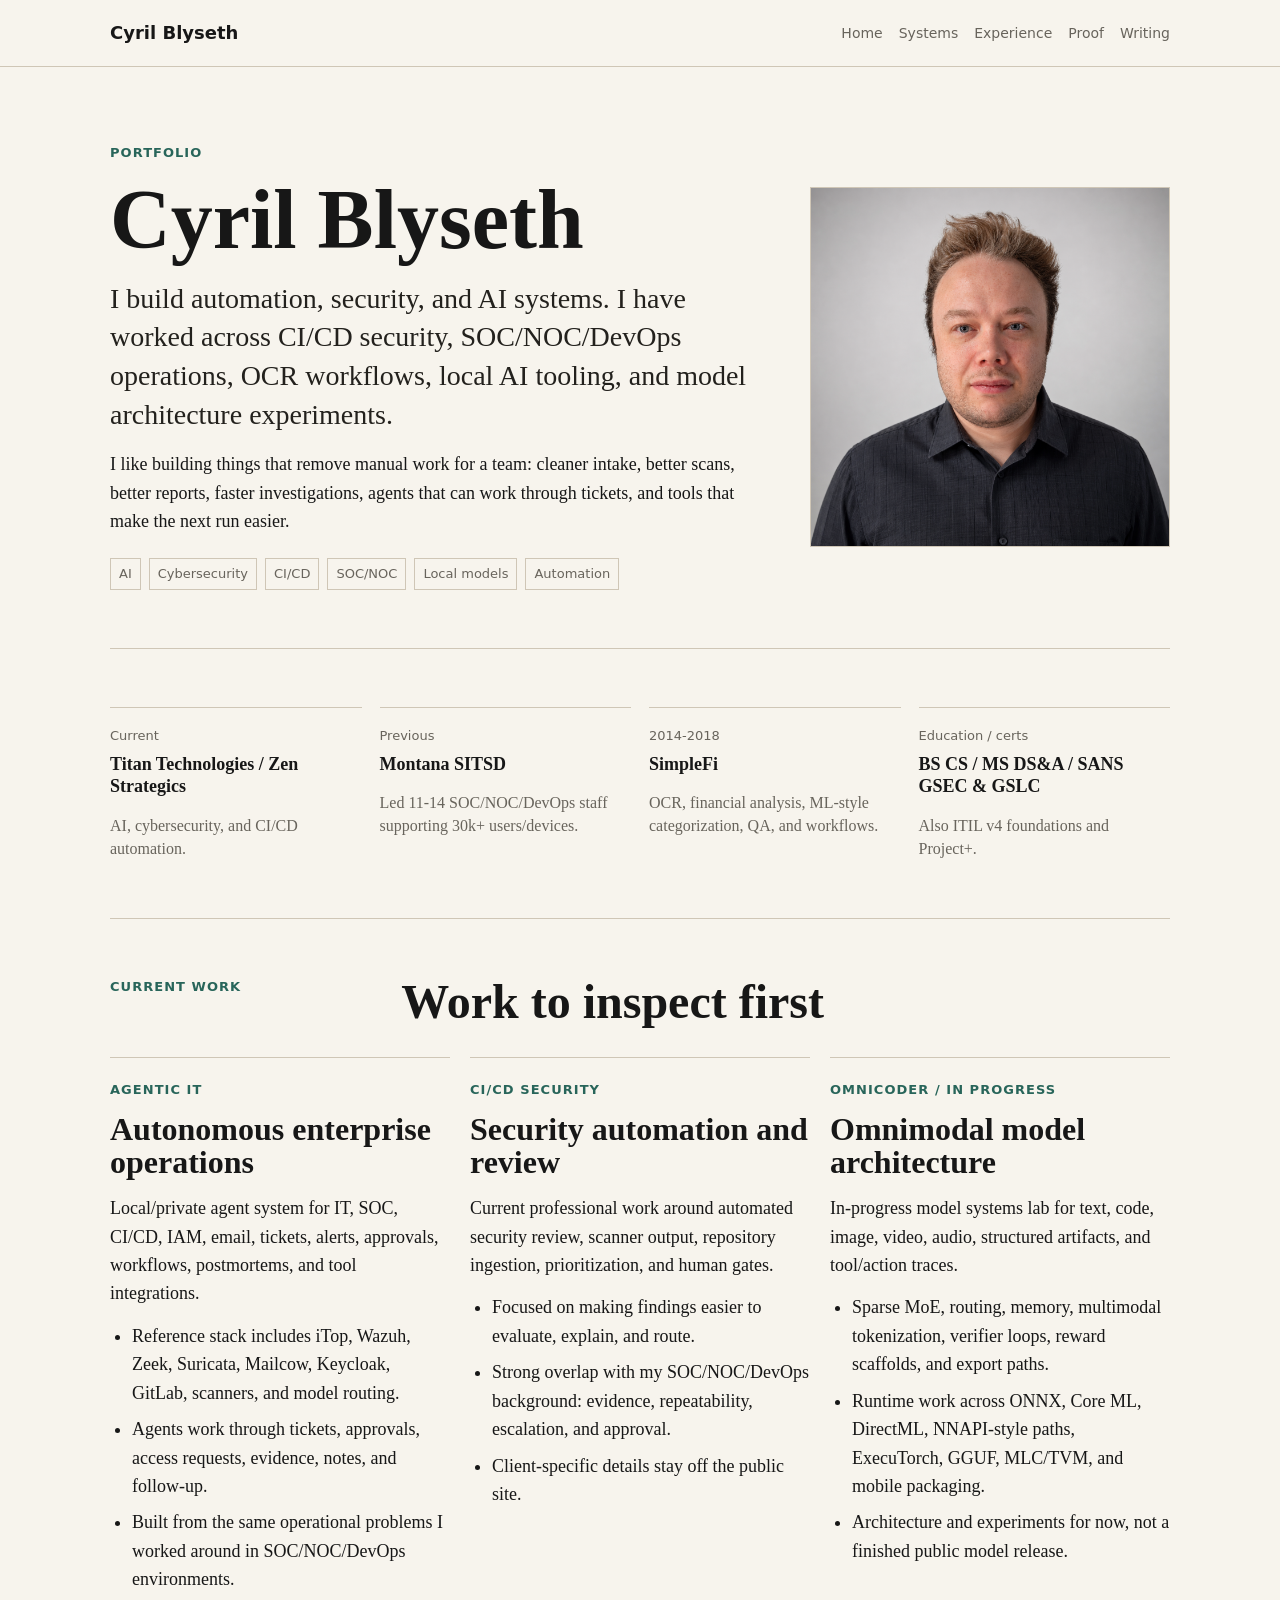
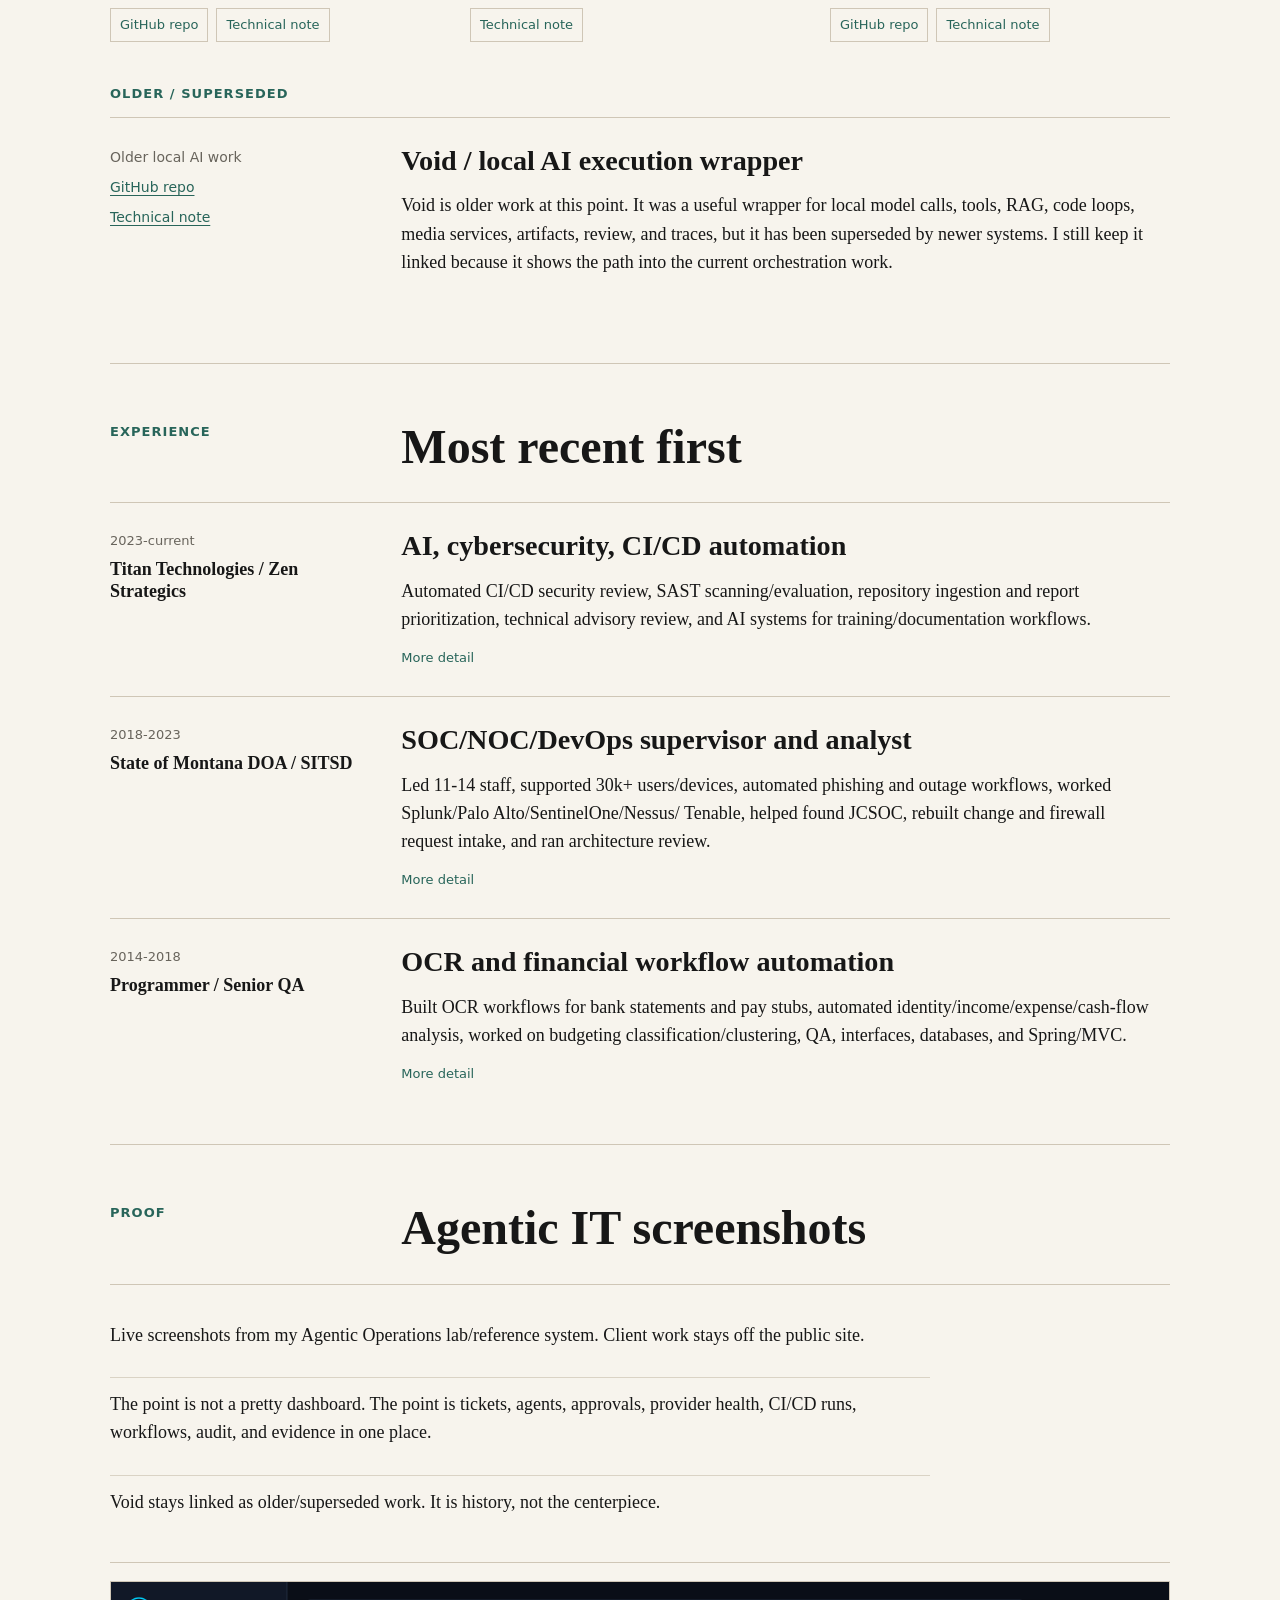
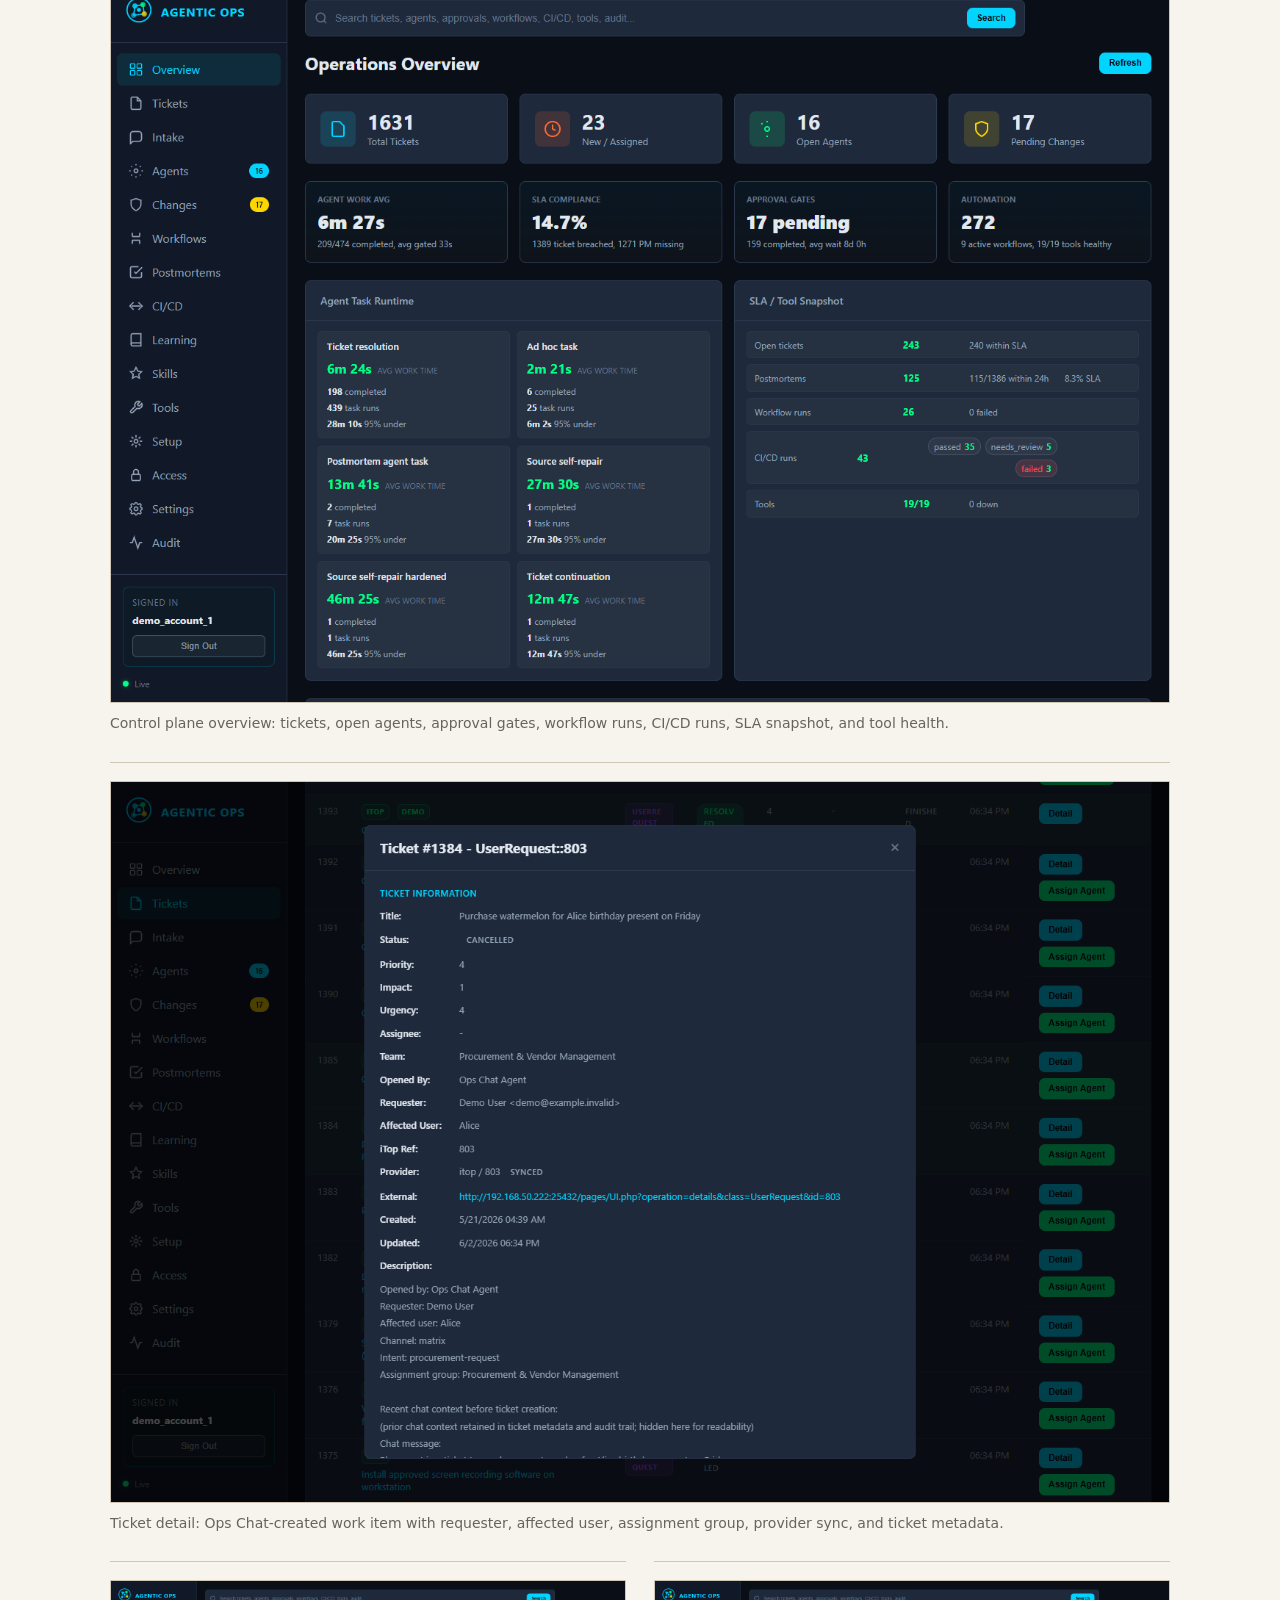
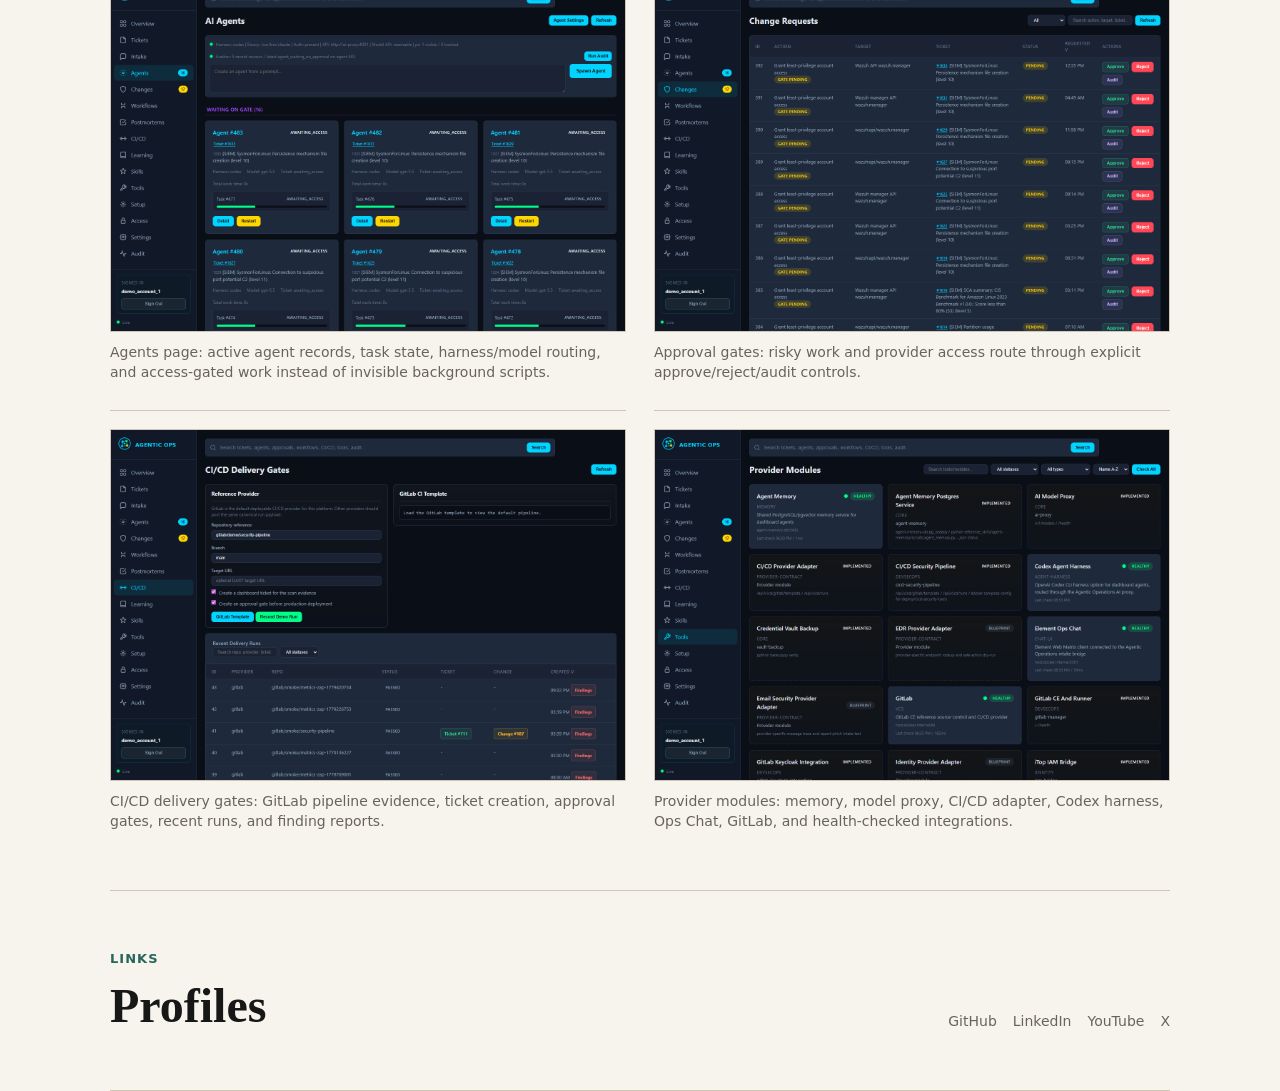
==== index.html @ 3866cefa "Add experience detail pages" ====
<!DOCTYPE html>
<html lang="en">
<head>
  <meta charset="UTF-8">
  <meta name="viewport" content="width=device-width, initial-scale=1.0">
  <title>Cyril Blyseth | Portfolio</title>
  <meta name="description" content="Cyril Blyseth portfolio: AI, cybersecurity automation, CI/CD security, SOC/NOC operations, local AI tools, and model systems.">
  <meta name="robots" content="index, follow, max-image-preview:large">
  <meta name="theme-color" content="#f7f4ed">
  <link rel="icon" href="favicon.svg" type="image/svg+xml">
  <link rel="stylesheet" href="styles.css">
</head>
<body>
  <header class="site-header">
    <div class="wrap nav">
      <a class="brand" href="./">Cyril Blyseth</a>
      <nav class="nav-links" aria-label="Primary navigation">
        <a href="./">Home</a>
        <a href="#systems">Systems</a>
        <a href="#experience">Experience</a>
        <a href="#proof">Proof</a>
        <a href="blog/">Writing</a>
      </nav>
    </div>
  </header>

  <main>
    <section class="wrap alt-hero">
      <div class="alt-hero-copy">
        <p class="eyebrow">Portfolio</p>
        <h1>Cyril Blyseth</h1>
        <p class="lead">
          I build automation, security, and AI systems. I have worked across
          CI/CD security, SOC/NOC/DevOps operations, OCR workflows, local AI
          tooling, and model architecture experiments.
        </p>
        <p>
          I like building things that remove manual work for a team: cleaner
          intake, better scans, better reports, faster investigations, agents
          that can work through tickets, and tools that make the next run easier.
        </p>
        <div class="tag-row" aria-label="Focus areas">
          <span>AI</span>
          <span>Cybersecurity</span>
          <span>CI/CD</span>
          <span>SOC/NOC</span>
          <span>Local models</span>
          <span>Automation</span>
        </div>
      </div>
      <figure class="profile-figure">
        <img src="assets/profile-pic.png" alt="Cyril Blyseth">
      </figure>
    </section>

    <section class="wrap section alt-stats" aria-label="Stats">
      <article>
        <span>Current</span>
        <strong>Titan Technologies / Zen Strategics</strong>
        <p>AI, cybersecurity, and CI/CD automation.</p>
      </article>
      <article>
        <span>Previous</span>
        <strong>Montana SITSD</strong>
        <p>Led 11-14 SOC/NOC/DevOps staff supporting 30k+ users/devices.</p>
      </article>
      <article>
        <span>2014-2018</span>
        <strong>SimpleFi</strong>
        <p>OCR, financial analysis, ML-style categorization, QA, and workflows.</p>
      </article>
      <article>
        <span>Education / certs</span>
        <strong>BS CS / MS DS&A / SANS GSEC & GSLC</strong>
        <p>Also ITIL v4 foundations and Project+.</p>
      </article>
    </section>

    <section class="wrap section" id="systems">
      <div class="section-head">
        <p class="eyebrow">Current work</p>
        <h2>Work to inspect first</h2>
      </div>

      <div class="system-grid">
        <article class="system-card">
          <div>
            <p class="eyebrow">Agentic IT</p>
            <h3>Autonomous enterprise operations</h3>
          </div>
          <p>
            Local/private agent system for IT, SOC, CI/CD, IAM, email, tickets,
            alerts, approvals, workflows, postmortems, and tool integrations.
          </p>
          <ul>
            <li>Reference stack includes iTop, Wazuh, Zeek, Suricata, Mailcow, Keycloak, GitLab, scanners, and model routing.</li>
            <li>Agents work through tickets, approvals, access requests, evidence, notes, and follow-up.</li>
            <li>Built from the same operational problems I worked around in SOC/NOC/DevOps environments.</li>
          </ul>
          <div class="project-actions">
            <a href="https://github.com/autonomouscereal/Agentic-IT" target="_blank" rel="noreferrer">GitHub repo</a>
            <a href="blog/agentic-operations-control-plane.html">Technical note</a>
          </div>
        </article>

        <article class="system-card">
          <div>
            <p class="eyebrow">CI/CD security</p>
            <h3>Security automation and review</h3>
          </div>
          <p>
            Current professional work around automated security review, scanner
            output, repository ingestion, prioritization, and human gates.
          </p>
          <ul>
            <li>Focused on making findings easier to evaluate, explain, and route.</li>
            <li>Strong overlap with my SOC/NOC/DevOps background: evidence, repeatability, escalation, and approval.</li>
            <li>Client-specific details stay off the public site.</li>
          </ul>
          <div class="project-actions">
            <a href="blog/secure-cicd-ai-review.html">Technical note</a>
          </div>
        </article>

        <article class="system-card">
          <div>
            <p class="eyebrow">OmniCoder / in progress</p>
            <h3>Omnimodal model architecture</h3>
          </div>
          <p>
            In-progress model systems lab for text, code, image, video, audio,
            structured artifacts, and tool/action traces.
          </p>
          <ul>
            <li>Sparse MoE, routing, memory, multimodal tokenization, verifier loops, reward scaffolds, and export paths.</li>
            <li>Runtime work across ONNX, Core ML, DirectML, NNAPI-style paths, ExecuTorch, GGUF, MLC/TVM, and mobile packaging.</li>
            <li>Architecture and experiments for now, not a finished public model release.</li>
          </ul>
          <div class="project-actions">
            <a href="https://github.com/autonomouscereal/omnicoder_0.1.0" target="_blank" rel="noreferrer">GitHub repo</a>
            <a href="blog/omnicoder-model-systems-notes.html">Technical note</a>
          </div>
        </article>
      </div>

      <div class="older-work">
        <p class="eyebrow">Older / superseded</p>
        <article class="project-row">
          <div class="project-meta">
            <span>Older local AI work</span>
            <a href="https://github.com/autonomouscereal/Void-Local-LLM-Wrapper" target="_blank" rel="noreferrer">GitHub repo</a>
            <a href="blog/local-ai-that-does-real-work.html">Technical note</a>
          </div>
          <div class="project-body">
            <h3>Void / local AI execution wrapper</h3>
            <p>
              Void is older work at this point. It was a useful wrapper for local
              model calls, tools, RAG, code loops, media services, artifacts,
              review, and traces, but it has been superseded by newer systems.
              I still keep it linked because it shows the path into the current
              orchestration work.
            </p>
          </div>
        </article>
      </div>
    </section>

    <section class="wrap section" id="experience">
      <div class="section-head">
        <p class="eyebrow">Experience</p>
        <h2>Most recent first</h2>
      </div>

      <div class="resume-list compact-resume">
        <a class="resume-entry" href="blog/titan-zen-ai-cybersecurity-cicd.html">
          <div class="resume-meta">
            <span>2023-current</span>
            <strong>Titan Technologies / Zen Strategics</strong>
          </div>
          <div>
            <h3>AI, cybersecurity, CI/CD automation</h3>
            <p>
              Automated CI/CD security review, SAST scanning/evaluation,
              repository ingestion and report prioritization, technical advisory
              review, and AI systems for training/documentation workflows.
            </p>
            <span class="detail-link">More detail</span>
          </div>
        </a>

        <a class="resume-entry" href="blog/montana-sitsd-soc-noc-devops.html">
          <div class="resume-meta">
            <span>2018-2023</span>
            <strong>State of Montana DOA / SITSD</strong>
          </div>
          <div>
            <h3>SOC/NOC/DevOps supervisor and analyst</h3>
            <p>
              Led 11-14 staff, supported 30k+ users/devices, automated phishing
              and outage workflows, worked Splunk/Palo Alto/SentinelOne/Nessus/
              Tenable, helped found JCSOC, rebuilt change and firewall request
              intake, and ran architecture review.
            </p>
            <span class="detail-link">More detail</span>
          </div>
        </a>

        <a class="resume-entry" href="blog/simplefi-ocr-financial-workflows.html">
          <div class="resume-meta">
            <span>2014-2018</span>
            <strong>Programmer / Senior QA</strong>
          </div>
          <div>
            <h3>OCR and financial workflow automation</h3>
            <p>
              Built OCR workflows for bank statements and pay stubs, automated
              identity/income/expense/cash-flow analysis, worked on budgeting
              classification/clustering, QA, interfaces, databases, and Spring/MVC.
            </p>
            <span class="detail-link">More detail</span>
          </div>
        </a>
      </div>
    </section>

    <section class="wrap section" id="proof">
      <div class="section-head">
        <p class="eyebrow">Proof</p>
        <h2>Agentic IT screenshots</h2>
      </div>
      <div class="plain-list">
        <p>Live screenshots from my Agentic Operations lab/reference system. Client work stays off the public site.</p>
        <p>The point is not a pretty dashboard. The point is tickets, agents, approvals, provider health, CI/CD runs, workflows, audit, and evidence in one place.</p>
        <p>Void stays linked as older/superseded work. It is history, not the centerpiece.</p>
      </div>

      <div class="proof-gallery" aria-label="Agentic IT dashboard screenshots">
        <figure class="proof-card proof-card-wide">
          <img src="assets/proof/agentic-it-overview.png" alt="Agentic Ops overview showing tickets, open agents, approval gates, automation metrics, SLA snapshot, workflow runs, CI/CD runs, and tool health">
          <figcaption>Control plane overview: tickets, open agents, approval gates, workflow runs, CI/CD runs, SLA snapshot, and tool health.</figcaption>
        </figure>
        <figure class="proof-card proof-card-wide">
          <img src="assets/proof/agentic-it-ticket-evidence.png" alt="Agentic Ops ticket detail modal showing an Ops Chat-created ticket, requester, affected user, provider sync, assignment group, and metadata">
          <figcaption>Ticket detail: Ops Chat-created work item with requester, affected user, assignment group, provider sync, and ticket metadata.</figcaption>
        </figure>
        <figure class="proof-card">
          <img src="assets/proof/agentic-it-agents.png" alt="Agentic Ops agents page showing agents waiting on access gates, task state, harness, model, and restart/detail actions">
          <figcaption>Agents page: active agent records, task state, harness/model routing, and access-gated work instead of invisible background scripts.</figcaption>
        </figure>
        <figure class="proof-card">
          <img src="assets/proof/agentic-it-approvals.png" alt="Agentic Ops change requests page showing pending least-privilege access gates with approve reject and audit actions">
          <figcaption>Approval gates: risky work and provider access route through explicit approve/reject/audit controls.</figcaption>
        </figure>
        <figure class="proof-card">
          <img src="assets/proof/agentic-it-cicd.png" alt="Agentic Ops CI/CD delivery gates page showing GitLab template controls, dashboard ticket creation, approval gate creation, and recent delivery runs">
          <figcaption>CI/CD delivery gates: GitLab pipeline evidence, ticket creation, approval gates, recent runs, and finding reports.</figcaption>
        </figure>
        <figure class="proof-card">
          <img src="assets/proof/agentic-it-tools.png" alt="Agentic Ops provider modules page showing Agent Memory, AI Model Proxy, CI/CD provider adapter, Codex agent harness, Element Ops Chat, GitLab, and health states">
          <figcaption>Provider modules: memory, model proxy, CI/CD adapter, Codex harness, Ops Chat, GitLab, and health-checked integrations.</figcaption>
        </figure>
      </div>
    </section>

    <section class="wrap section compact" id="links">
      <div>
        <p class="eyebrow">Links</p>
        <h2>Profiles</h2>
      </div>
      <div class="link-grid" aria-label="External links">
        <a href="https://github.com/autonomouscereal" target="_blank" rel="noreferrer">GitHub</a>
        <a href="https://www.linkedin.com/in/cyril-blyseth-3b1a37158" target="_blank" rel="noreferrer">LinkedIn</a>
        <a href="https://www.youtube.com/@CyrilBlyseth" target="_blank" rel="noreferrer">YouTube</a>
        <a href="https://x.com/cyrilismyname" target="_blank" rel="noreferrer">X</a>
      </div>
    </section>
  </main>
</body>
</html>
---- styles.css ----
:root {
  --paper: #f7f4ed;
  --paper-2: #fffdf8;
  --ink: #171717;
  --muted: #68645c;
  --soft: #dfd8ca;
  --line: #cfc6b6;
  --accent: #28655a;
  --accent-2: #8a4b2c;
  --code: #23211d;
}

* {
  box-sizing: border-box;
}

html {
  scroll-behavior: smooth;
}

body {
  margin: 0;
  background: var(--paper);
  color: var(--ink);
  font-family: ui-serif, Georgia, "Times New Roman", serif;
  font-size: 18px;
  line-height: 1.58;
  letter-spacing: 0;
}

a {
  color: inherit;
  text-decoration-thickness: 1px;
  text-underline-offset: 0.18em;
}

.wrap {
  width: min(1060px, calc(100% - 40px));
  margin: 0 auto;
}

.site-header {
  position: sticky;
  top: 0;
  z-index: 20;
  background: rgba(247, 244, 237, 0.94);
  border-bottom: 1px solid var(--line);
  backdrop-filter: blur(14px);
}

.nav {
  min-height: 66px;
  display: flex;
  align-items: center;
  justify-content: space-between;
  gap: 20px;
}

.brand {
  font-family: ui-sans-serif, system-ui, -apple-system, BlinkMacSystemFont, "Segoe UI", sans-serif;
  font-weight: 780;
  text-decoration: none;
}

.nav-links,
.link-grid,
.post-nav {
  display: flex;
  align-items: center;
  gap: 16px;
  flex-wrap: wrap;
}

.nav-links a,
.link-grid a,
.post-nav a {
  font-family: ui-sans-serif, system-ui, -apple-system, BlinkMacSystemFont, "Segoe UI", sans-serif;
  font-size: 14px;
  color: var(--muted);
  text-decoration: none;
}

.nav-links a:hover,
.link-grid a:hover,
.post-nav a:hover {
  color: var(--ink);
  text-decoration: underline;
  text-underline-offset: 0.22em;
}

.hero {
  padding: 88px 0 58px;
  border-bottom: 1px solid var(--line);
}

.resume-hero {
  max-width: 1060px;
}

.resume-hero .lead,
.resume-hero p {
  max-width: 820px;
}

.eyebrow {
  margin: 0 0 12px;
  color: var(--accent);
  font-family: ui-sans-serif, system-ui, -apple-system, BlinkMacSystemFont, "Segoe UI", sans-serif;
  font-size: 13px;
  font-weight: 760;
  letter-spacing: 0.08em;
  text-transform: uppercase;
}

h1,
h2,
h3 {
  margin: 0;
  line-height: 1.05;
  letter-spacing: 0;
}

h1 {
  max-width: 920px;
  font-size: clamp(44px, 7vw, 84px);
}

h2 {
  max-width: 780px;
  font-size: clamp(30px, 4vw, 48px);
}

h3 {
  font-size: clamp(22px, 2.2vw, 30px);
}

p {
  margin: 16px 0 0;
}

.lead {
  color: var(--code);
  font-size: clamp(21px, 2.5vw, 28px);
  line-height: 1.38;
}

.hero-grid {
  display: grid;
  grid-template-columns: minmax(0, 1.4fr) minmax(280px, 0.72fr);
  gap: 34px;
  align-items: start;
  margin-top: 30px;
}

.alt-hero {
  align-items: center;
  border-bottom: 1px solid var(--line);
  display: grid;
  gap: 44px;
  grid-template-columns: minmax(0, 1fr) minmax(260px, 360px);
  padding: 76px 0 58px;
}

.alt-hero-copy p {
  max-width: 760px;
}

.profile-figure {
  margin: 0;
}

.profile-figure img {
  aspect-ratio: 1;
  border: 1px solid var(--line);
  display: block;
  height: auto;
  object-fit: cover;
  object-position: center 32%;
  width: 100%;
}

.tag-row {
  display: flex;
  flex-wrap: wrap;
  gap: 8px;
  margin-top: 22px;
}

.tag-row span {
  border: 1px solid var(--line);
  color: var(--muted);
  font-family: ui-sans-serif, system-ui, -apple-system, BlinkMacSystemFont, "Segoe UI", sans-serif;
  font-size: 13px;
  padding: 5px 8px;
}

.note-card {
  border: 1px solid var(--line);
  background: var(--paper-2);
  padding: 24px;
}

.note-card h2 {
  font-size: 22px;
}

.section {
  padding: 58px 0;
  border-bottom: 1px solid var(--line);
}

section[id] {
  scroll-margin-top: 88px;
}

.section-head {
  display: grid;
  grid-template-columns: minmax(180px, 0.34fr) minmax(0, 1fr);
  gap: 30px;
  align-items: start;
  margin-bottom: 30px;
}

.project-list,
.post-list,
.timeline {
  display: grid;
  gap: 18px;
}

.stat-grid {
  display: grid;
  grid-template-columns: repeat(4, minmax(0, 1fr));
  gap: 18px;
}

.alt-stats {
  display: grid;
  gap: 18px;
  grid-template-columns: repeat(4, minmax(0, 1fr));
}

.stat-grid article,
.alt-stats article {
  border-top: 1px solid var(--line);
  padding-top: 18px;
}

.stat-grid span,
.alt-stats span,
.resume-meta span {
  color: var(--muted);
  display: block;
  font-family: ui-sans-serif, system-ui, -apple-system, BlinkMacSystemFont, "Segoe UI", sans-serif;
  font-size: 13px;
  margin-bottom: 6px;
}

.stat-grid strong,
.alt-stats strong,
.resume-meta strong {
  display: block;
  line-height: 1.25;
}

.stat-grid p,
.alt-stats p {
  color: var(--muted);
  font-size: 16px;
  line-height: 1.45;
}

.resume-list {
  display: grid;
  gap: 26px;
}

.resume-list > article,
.resume-entry {
  border-top: 1px solid var(--line);
  display: grid;
  gap: 30px;
  grid-template-columns: minmax(180px, 0.34fr) minmax(0, 1fr);
  padding-top: 28px;
}

.resume-entry {
  color: inherit;
  text-decoration: none;
}

.resume-entry:hover h3,
.resume-entry:focus-visible h3 {
  text-decoration: underline;
  text-decoration-thickness: 1px;
  text-underline-offset: 0.16em;
}

.resume-list h3 {
  font-size: clamp(22px, 2.2vw, 30px);
}

.resume-list ul {
  max-width: 780px;
}

.plain-list {
  border-top: 1px solid var(--line);
  padding-top: 8px;
}

.plain-list p {
  max-width: 820px;
  padding: 12px 0;
}

.plain-list p + p {
  border-top: 1px solid rgba(207, 198, 182, 0.7);
}

.proof-gallery {
  display: grid;
  gap: 28px;
  grid-template-columns: repeat(2, minmax(0, 1fr));
  margin-top: 34px;
}

.proof-card {
  border-top: 1px solid var(--line);
  margin: 0;
  padding-top: 18px;
}

.proof-card-wide {
  grid-column: 1 / -1;
}

.proof-card img {
  background: #101722;
  border: 1px solid var(--line);
  display: block;
  height: auto;
  width: 100%;
}

.proof-card figcaption {
  color: var(--muted);
  font-family: ui-sans-serif, system-ui, -apple-system, BlinkMacSystemFont, "Segoe UI", sans-serif;
  font-size: 14px;
  line-height: 1.45;
  margin-top: 10px;
}

.article .proof-gallery {
  grid-template-columns: 1fr;
}

.belief-grid {
  display: grid;
  grid-template-columns: repeat(2, minmax(0, 1fr));
  gap: 18px;
}

.belief-grid article {
  border-top: 1px solid var(--line);
  padding-top: 22px;
}

.belief-grid h3 {
  font-size: clamp(22px, 2.1vw, 28px);
}

.belief-grid p {
  max-width: 480px;
}

.system-grid {
  display: grid;
  gap: 20px;
  grid-template-columns: repeat(3, minmax(0, 1fr));
}

.system-card {
  border-top: 1px solid var(--line);
  display: flex;
  flex-direction: column;
  gap: 14px;
  padding-top: 22px;
}

.older-work {
  margin-top: 42px;
}

.system-card h3 {
  font-size: clamp(24px, 2.5vw, 34px);
}

.system-card p,
.system-card ul {
  margin-top: 0;
}

.project-actions {
  display: flex;
  flex-wrap: wrap;
  gap: 8px;
  margin-top: auto;
}

.project-actions a {
  border: 1px solid var(--line);
  color: var(--accent);
  font-family: ui-sans-serif, system-ui, -apple-system, BlinkMacSystemFont, "Segoe UI", sans-serif;
  font-size: 13px;
  padding: 6px 9px;
  text-decoration: none;
}

.project-actions a:hover {
  border-color: var(--accent);
  color: var(--ink);
}

.compact-resume p {
  max-width: 760px;
}

.detail-link {
  color: var(--accent);
  display: inline-block;
  font-family: ui-sans-serif, system-ui, -apple-system, BlinkMacSystemFont, "Segoe UI", sans-serif;
  font-size: 13px;
  margin-top: 14px;
}

.project-row {
  display: grid;
  grid-template-columns: minmax(180px, 0.34fr) minmax(0, 1fr);
  gap: 30px;
  padding: 28px 0;
  border-top: 1px solid var(--line);
}

.project-meta {
  display: flex;
  flex-direction: column;
  gap: 8px;
  color: var(--muted);
  font-family: ui-sans-serif, system-ui, -apple-system, BlinkMacSystemFont, "Segoe UI", sans-serif;
  font-size: 14px;
}

.project-meta a {
  color: var(--accent);
}

.project-body p,
.project-body ul {
  max-width: 760px;
}

ul {
  margin: 16px 0 0;
  padding-left: 22px;
}

li + li {
  margin-top: 8px;
}

.post-link {
  display: grid;
  grid-template-columns: minmax(120px, 0.2fr) minmax(0, 1fr);
  gap: 22px;
  padding: 22px 0;
  border-top: 1px solid var(--line);
  text-decoration: none;
}

.post-link span,
.timeline span,
.byline {
  color: var(--muted);
  font-family: ui-sans-serif, system-ui, -apple-system, BlinkMacSystemFont, "Segoe UI", sans-serif;
  font-size: 14px;
}

.post-link strong {
  display: block;
  font-size: 24px;
  line-height: 1.2;
}

.post-link p {
  color: var(--muted);
  max-width: 760px;
}

.timeline article {
  display: grid;
  grid-template-columns: minmax(120px, 0.2fr) minmax(0, 1fr);
  gap: 22px;
  padding: 22px 0;
  border-top: 1px solid var(--line);
}

.timeline p {
  max-width: 760px;
}

.compact {
  display: flex;
  align-items: end;
  justify-content: space-between;
  gap: 24px;
}

.site-footer {
  padding: 34px 0 46px;
  color: var(--muted);
  font-size: 15px;
}

.blog-shell {
  width: min(820px, calc(100% - 40px));
  margin: 0 auto;
}

.blog-hero {
  padding: 70px 0 36px;
  border-bottom: 1px solid var(--line);
}

.blog-hero h1 {
  font-size: clamp(40px, 6vw, 70px);
}

.article {
  padding: 44px 0 70px;
}

.article h2 {
  margin-top: 42px;
  font-size: clamp(28px, 4vw, 40px);
}

.article h3 {
  margin-top: 30px;
}

.article p,
.article ul,
.article pre {
  max-width: 760px;
}

.article code {
  color: var(--accent-2);
  font-size: 0.95em;
}

.article pre {
  overflow-x: auto;
  padding: 18px;
  background: #ebe4d6;
  border: 1px solid var(--line);
}

.article blockquote {
  margin: 28px 0;
  padding: 8px 0 8px 22px;
  border-left: 4px solid var(--accent);
  color: var(--code);
  font-size: 22px;
  line-height: 1.45;
}

@media (max-width: 760px) {
  body {
    font-size: 17px;
  }

  .nav {
    align-items: flex-start;
    flex-direction: column;
    padding: 14px 0;
  }

  .hero {
    padding-top: 54px;
  }

  .alt-hero {
    grid-template-columns: 1fr;
    padding-top: 54px;
  }

  .profile-figure {
    max-width: 260px;
  }

  .hero-grid,
  .belief-grid,
  .proof-gallery,
  .stat-grid,
  .alt-stats,
  .system-grid,
  .section-head,
  .resume-list > article,
  .resume-entry,
  .project-row,
  .post-link,
  .timeline article {
    grid-template-columns: 1fr;
    gap: 14px;
  }

  .compact {
    align-items: flex-start;
    flex-direction: column;
  }
}
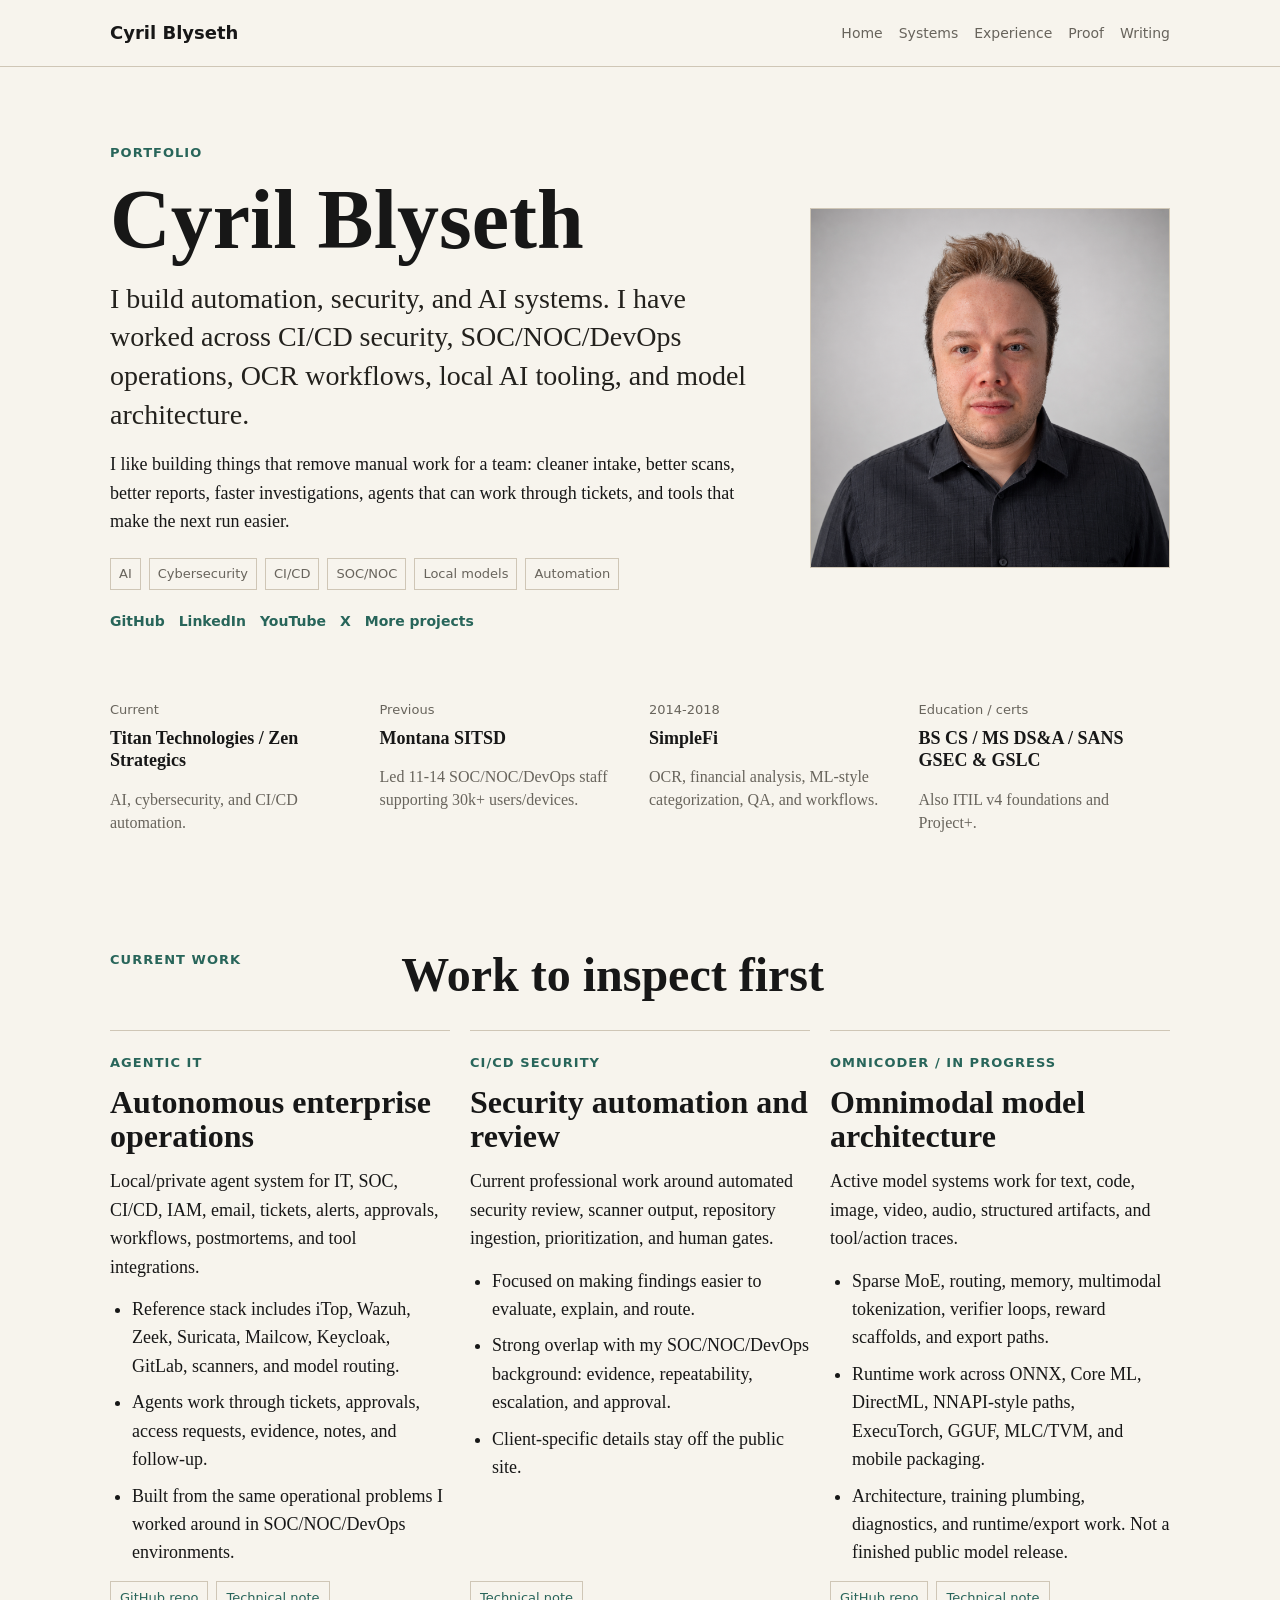
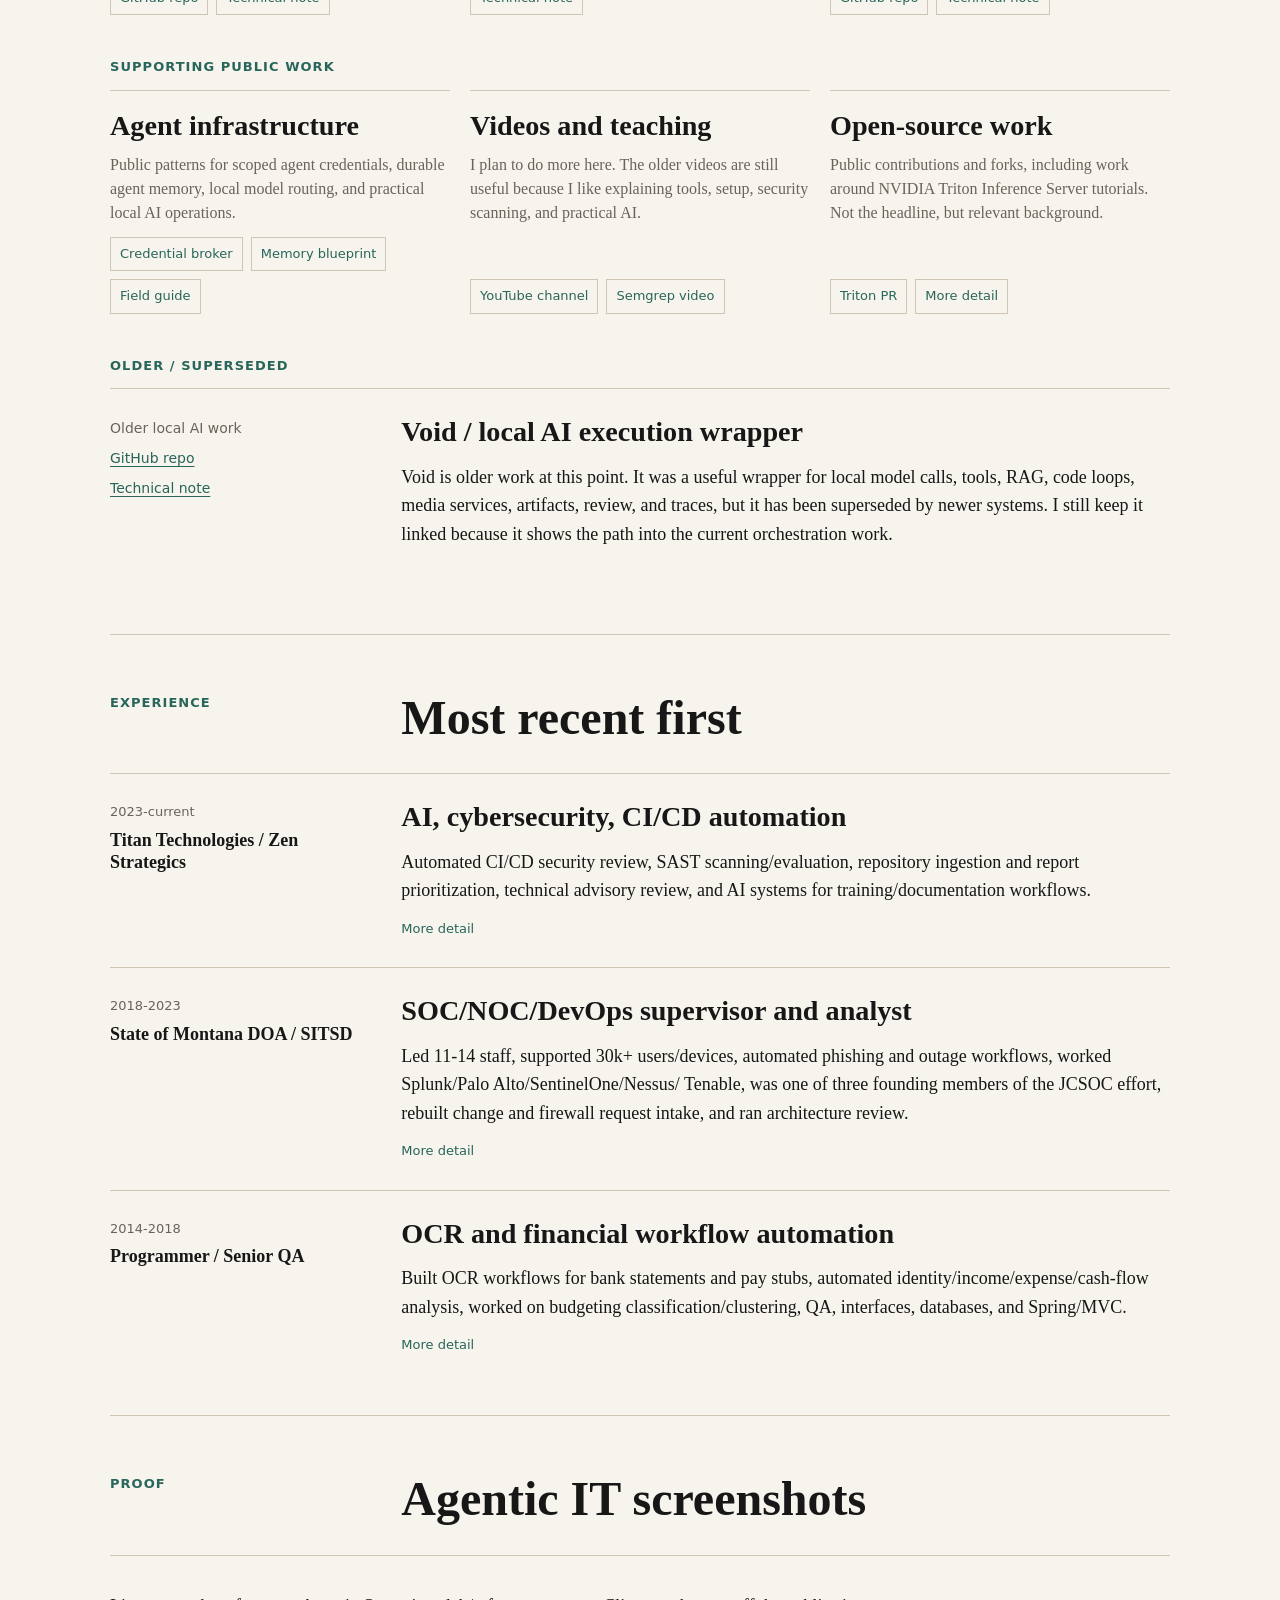
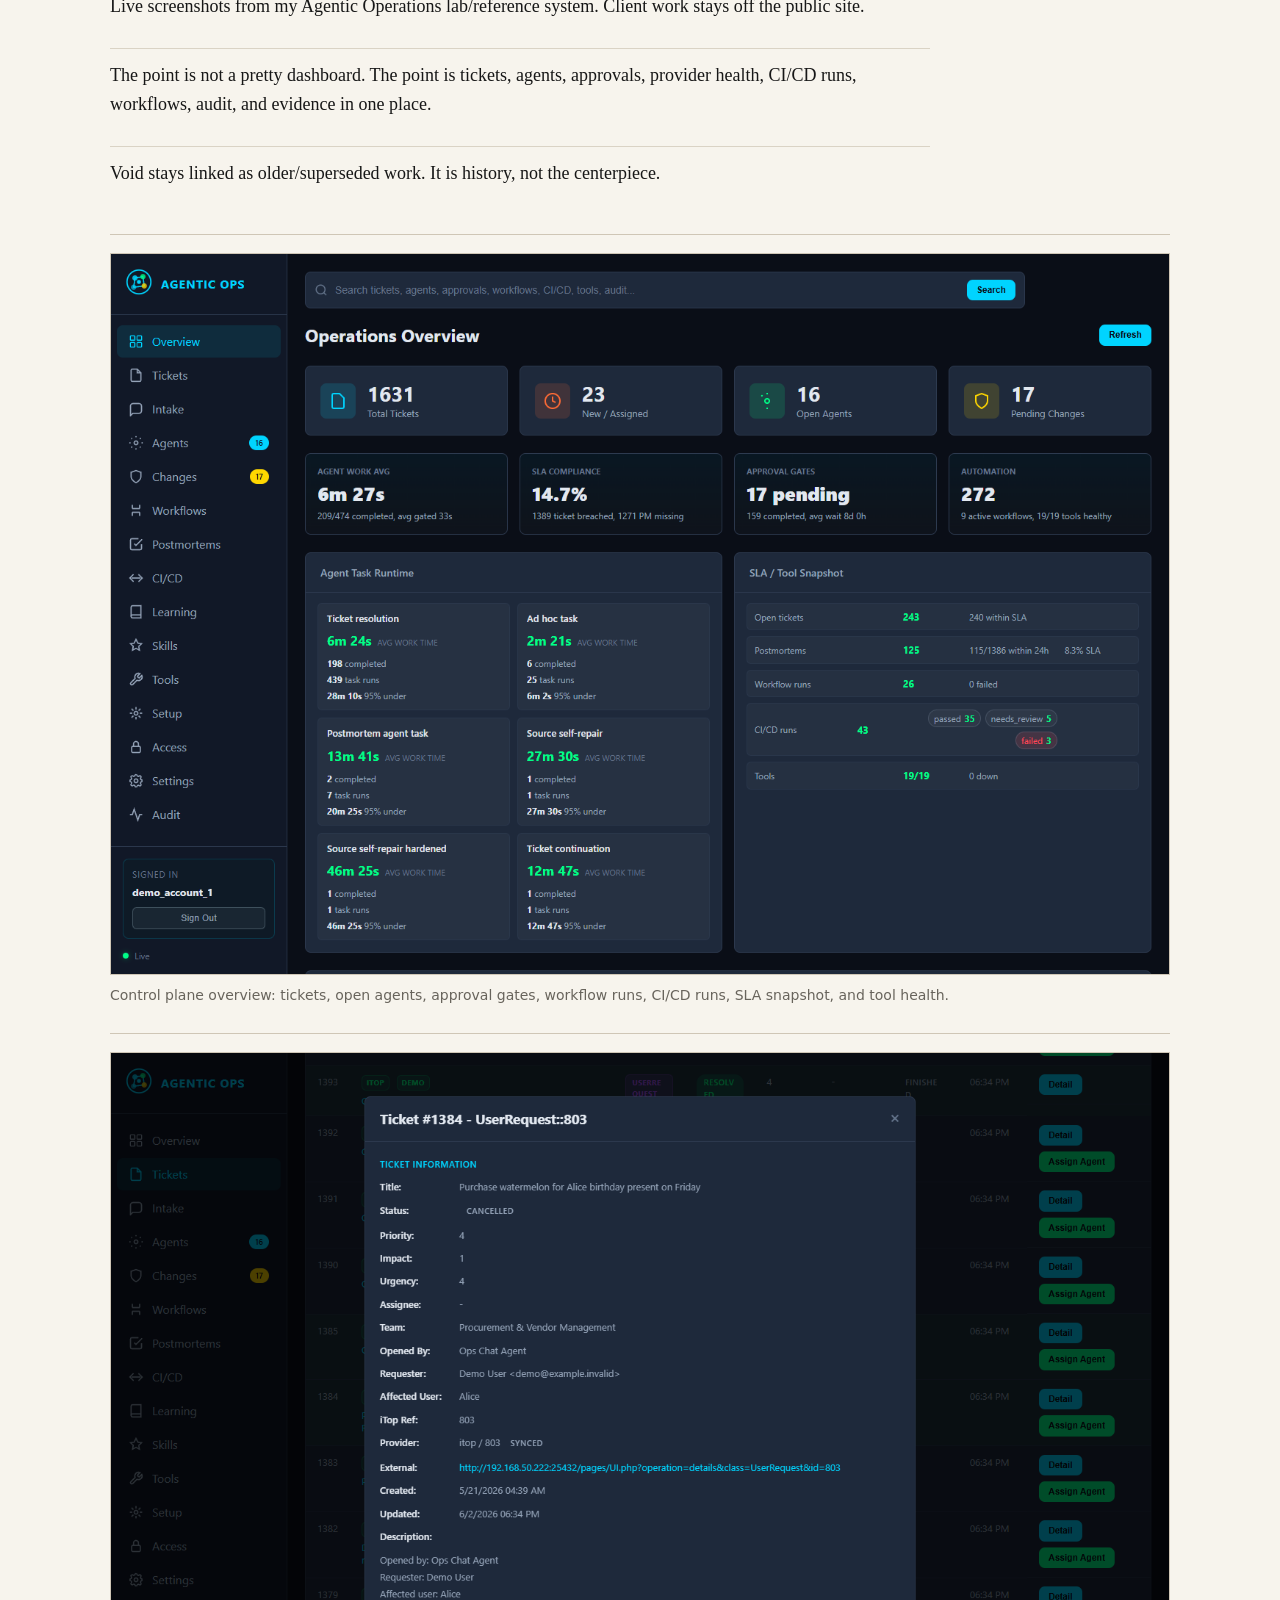
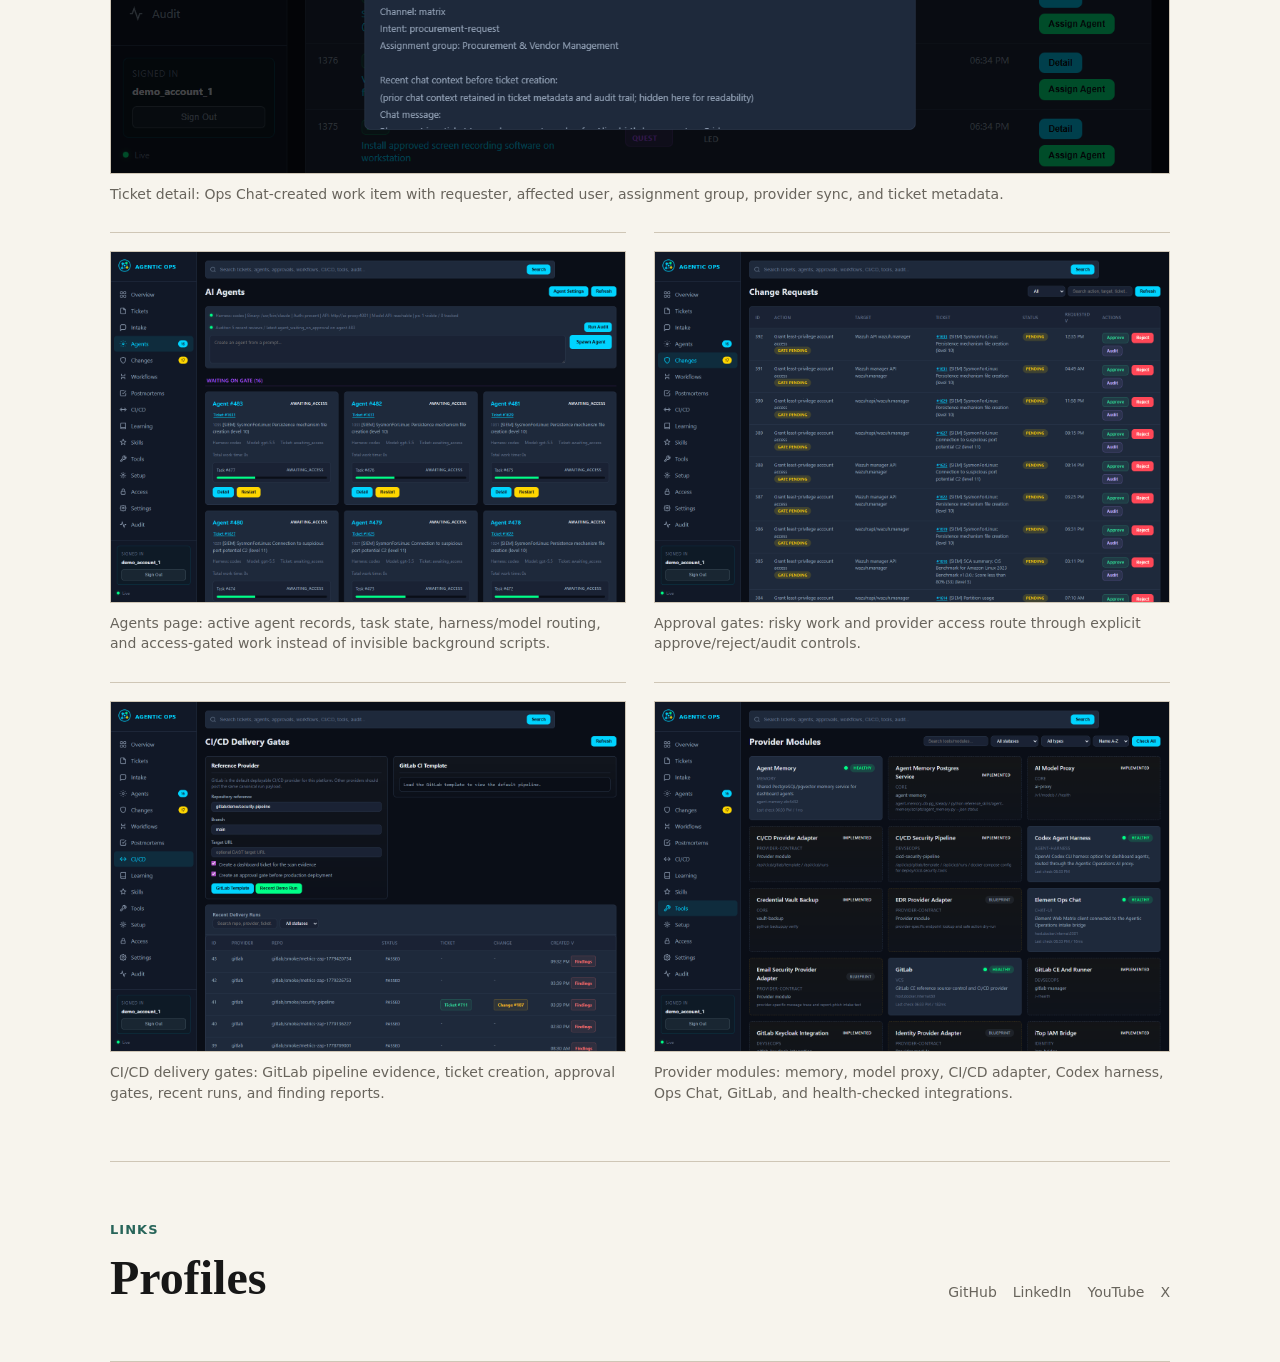
==== commit 0fc537a0: "Add public project details and profile links" ====
--- a/index.html
+++ b/index.html
@@ -32,7 +32,7 @@
         <p class="lead">
           I build automation, security, and AI systems. I have worked across
           CI/CD security, SOC/NOC/DevOps operations, OCR workflows, local AI
-          tooling, and model architecture experiments.
+          tooling, and model architecture.
         </p>
         <p>
           I like building things that remove manual work for a team: cleaner
@@ -46,6 +46,13 @@
           <span>SOC/NOC</span>
           <span>Local models</span>
           <span>Automation</span>
+        </div>
+        <div class="profile-links" aria-label="Profiles and public work">
+          <a href="https://github.com/autonomouscereal" target="_blank" rel="noreferrer">GitHub</a>
+          <a href="https://www.linkedin.com/in/cyril-blyseth-3b1a37158" target="_blank" rel="noreferrer">LinkedIn</a>
+          <a href="https://www.youtube.com/@CyrilBlyseth" target="_blank" rel="noreferrer">YouTube</a>
+          <a href="https://x.com/cyrilismyname" target="_blank" rel="noreferrer">X</a>
+          <a href="blog/public-projects-and-videos.html">More projects</a>
         </div>
       </div>
       <figure class="profile-figure">
@@ -128,19 +135,60 @@
             <h3>Omnimodal model architecture</h3>
           </div>
           <p>
-            In-progress model systems lab for text, code, image, video, audio,
+            Active model systems work for text, code, image, video, audio,
             structured artifacts, and tool/action traces.
           </p>
           <ul>
             <li>Sparse MoE, routing, memory, multimodal tokenization, verifier loops, reward scaffolds, and export paths.</li>
             <li>Runtime work across ONNX, Core ML, DirectML, NNAPI-style paths, ExecuTorch, GGUF, MLC/TVM, and mobile packaging.</li>
-            <li>Architecture and experiments for now, not a finished public model release.</li>
+            <li>Architecture, training plumbing, diagnostics, and runtime/export work. Not a finished public model release.</li>
           </ul>
           <div class="project-actions">
             <a href="https://github.com/autonomouscereal/omnicoder_0.1.0" target="_blank" rel="noreferrer">GitHub repo</a>
             <a href="blog/omnicoder-model-systems-notes.html">Technical note</a>
           </div>
         </article>
+      </div>
+
+      <div class="supporting-work">
+        <p class="eyebrow">Supporting public work</p>
+        <div class="support-grid">
+          <article>
+            <h3>Agent infrastructure</h3>
+            <p>
+              Public patterns for scoped agent credentials, durable agent memory,
+              local model routing, and practical local AI operations.
+            </p>
+            <div class="project-actions">
+              <a href="https://github.com/autonomouscereal/agent-credential-broker" target="_blank" rel="noreferrer">Credential broker</a>
+              <a href="https://github.com/autonomouscereal/agent-memory-blueprint" target="_blank" rel="noreferrer">Memory blueprint</a>
+              <a href="https://github.com/autonomouscereal/local-ai-field-guide" target="_blank" rel="noreferrer">Field guide</a>
+            </div>
+          </article>
+          <article>
+            <h3>Videos and teaching</h3>
+            <p>
+              I plan to do more here. The older videos are still useful because
+              I like explaining tools, setup, security scanning, and practical AI.
+            </p>
+            <div class="project-actions">
+              <a href="https://www.youtube.com/@CyrilBlyseth" target="_blank" rel="noreferrer">YouTube channel</a>
+              <a href="https://www.youtube.com/watch?v=XALa0Eo3ojA" target="_blank" rel="noreferrer">Semgrep video</a>
+            </div>
+          </article>
+          <article>
+            <h3>Open-source work</h3>
+            <p>
+              Public contributions and forks, including work around NVIDIA
+              Triton Inference Server tutorials. Not the headline, but relevant
+              background.
+            </p>
+            <div class="project-actions">
+              <a href="https://github.com/triton-inference-server/tutorials/pull/77" target="_blank" rel="noreferrer">Triton PR</a>
+              <a href="blog/public-projects-and-videos.html">More detail</a>
+            </div>
+          </article>
+        </div>
       </div>
 
       <div class="older-work">
@@ -198,8 +246,9 @@
             <p>
               Led 11-14 staff, supported 30k+ users/devices, automated phishing
               and outage workflows, worked Splunk/Palo Alto/SentinelOne/Nessus/
-              Tenable, helped found JCSOC, rebuilt change and firewall request
-              intake, and ran architecture review.
+              Tenable, was one of three founding members of the JCSOC effort,
+              rebuilt change and firewall request intake, and ran architecture
+              review.
             </p>
             <span class="detail-link">More detail</span>
           </div>
--- a/styles.css
+++ b/styles.css
@@ -154,11 +154,10 @@
 
 .alt-hero {
   align-items: center;
-  border-bottom: 1px solid var(--line);
   display: grid;
   gap: 44px;
   grid-template-columns: minmax(0, 1fr) minmax(260px, 360px);
-  padding: 76px 0 58px;
+  padding: 76px 0 34px;
 }
 
 .alt-hero-copy p {
@@ -194,6 +193,27 @@
   padding: 5px 8px;
 }
 
+.profile-links {
+  display: flex;
+  flex-wrap: wrap;
+  gap: 14px;
+  margin-top: 20px;
+}
+
+.profile-links a {
+  color: var(--accent);
+  font-family: ui-sans-serif, system-ui, -apple-system, BlinkMacSystemFont, "Segoe UI", sans-serif;
+  font-size: 14px;
+  font-weight: 650;
+  text-decoration: none;
+}
+
+.profile-links a:hover {
+  color: var(--ink);
+  text-decoration: underline;
+  text-underline-offset: 0.22em;
+}
+
 .note-card {
   border: 1px solid var(--line);
   background: var(--paper-2);
@@ -235,15 +255,22 @@
 }
 
 .alt-stats {
+  border-bottom: 0;
   display: grid;
   gap: 18px;
   grid-template-columns: repeat(4, minmax(0, 1fr));
+  padding-top: 34px;
 }
 
 .stat-grid article,
 .alt-stats article {
   border-top: 1px solid var(--line);
   padding-top: 18px;
+}
+
+.alt-stats article {
+  border-top: 0;
+  padding-top: 0;
 }
 
 .stat-grid span,
@@ -392,6 +419,35 @@
   margin-top: 42px;
 }
 
+.supporting-work {
+  margin-top: 42px;
+}
+
+.support-grid {
+  display: grid;
+  gap: 20px;
+  grid-template-columns: repeat(3, minmax(0, 1fr));
+}
+
+.support-grid article {
+  border-top: 1px solid var(--line);
+  display: flex;
+  flex-direction: column;
+  gap: 12px;
+  padding-top: 20px;
+}
+
+.support-grid h3 {
+  font-size: clamp(22px, 2.2vw, 30px);
+}
+
+.support-grid p {
+  color: var(--muted);
+  font-size: 16px;
+  line-height: 1.5;
+  margin-top: 0;
+}
+
 .system-card h3 {
   font-size: clamp(24px, 2.5vw, 34px);
 }
@@ -540,6 +596,10 @@
   padding: 44px 0 70px;
 }
 
+.article h1 {
+  overflow-wrap: anywhere;
+}
+
 .article h2 {
   margin-top: 42px;
   font-size: clamp(28px, 4vw, 40px);
@@ -558,6 +618,10 @@
 .article code {
   color: var(--accent-2);
   font-size: 0.95em;
+}
+
+.article a {
+  overflow-wrap: anywhere;
 }
 
 .article pre {
@@ -606,6 +670,7 @@
   .stat-grid,
   .alt-stats,
   .system-grid,
+  .support-grid,
   .section-head,
   .resume-list > article,
   .resume-entry,
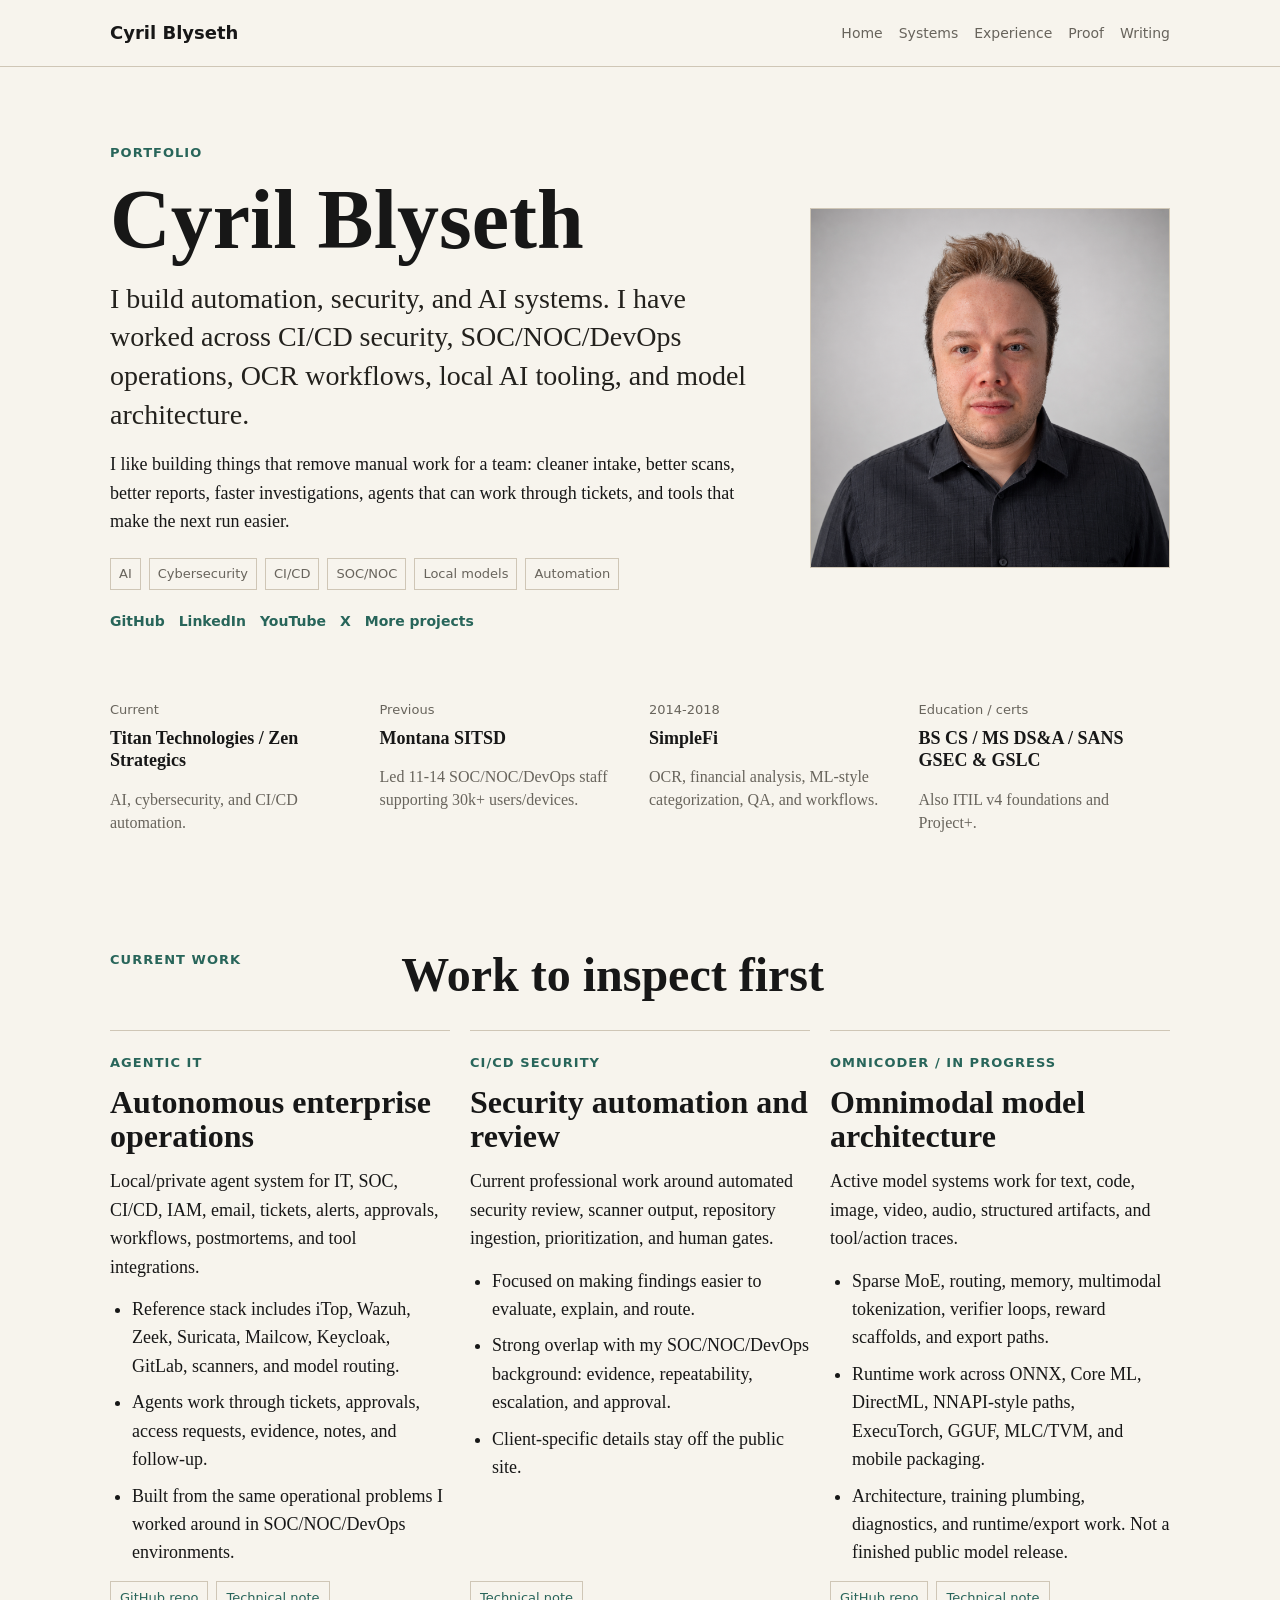
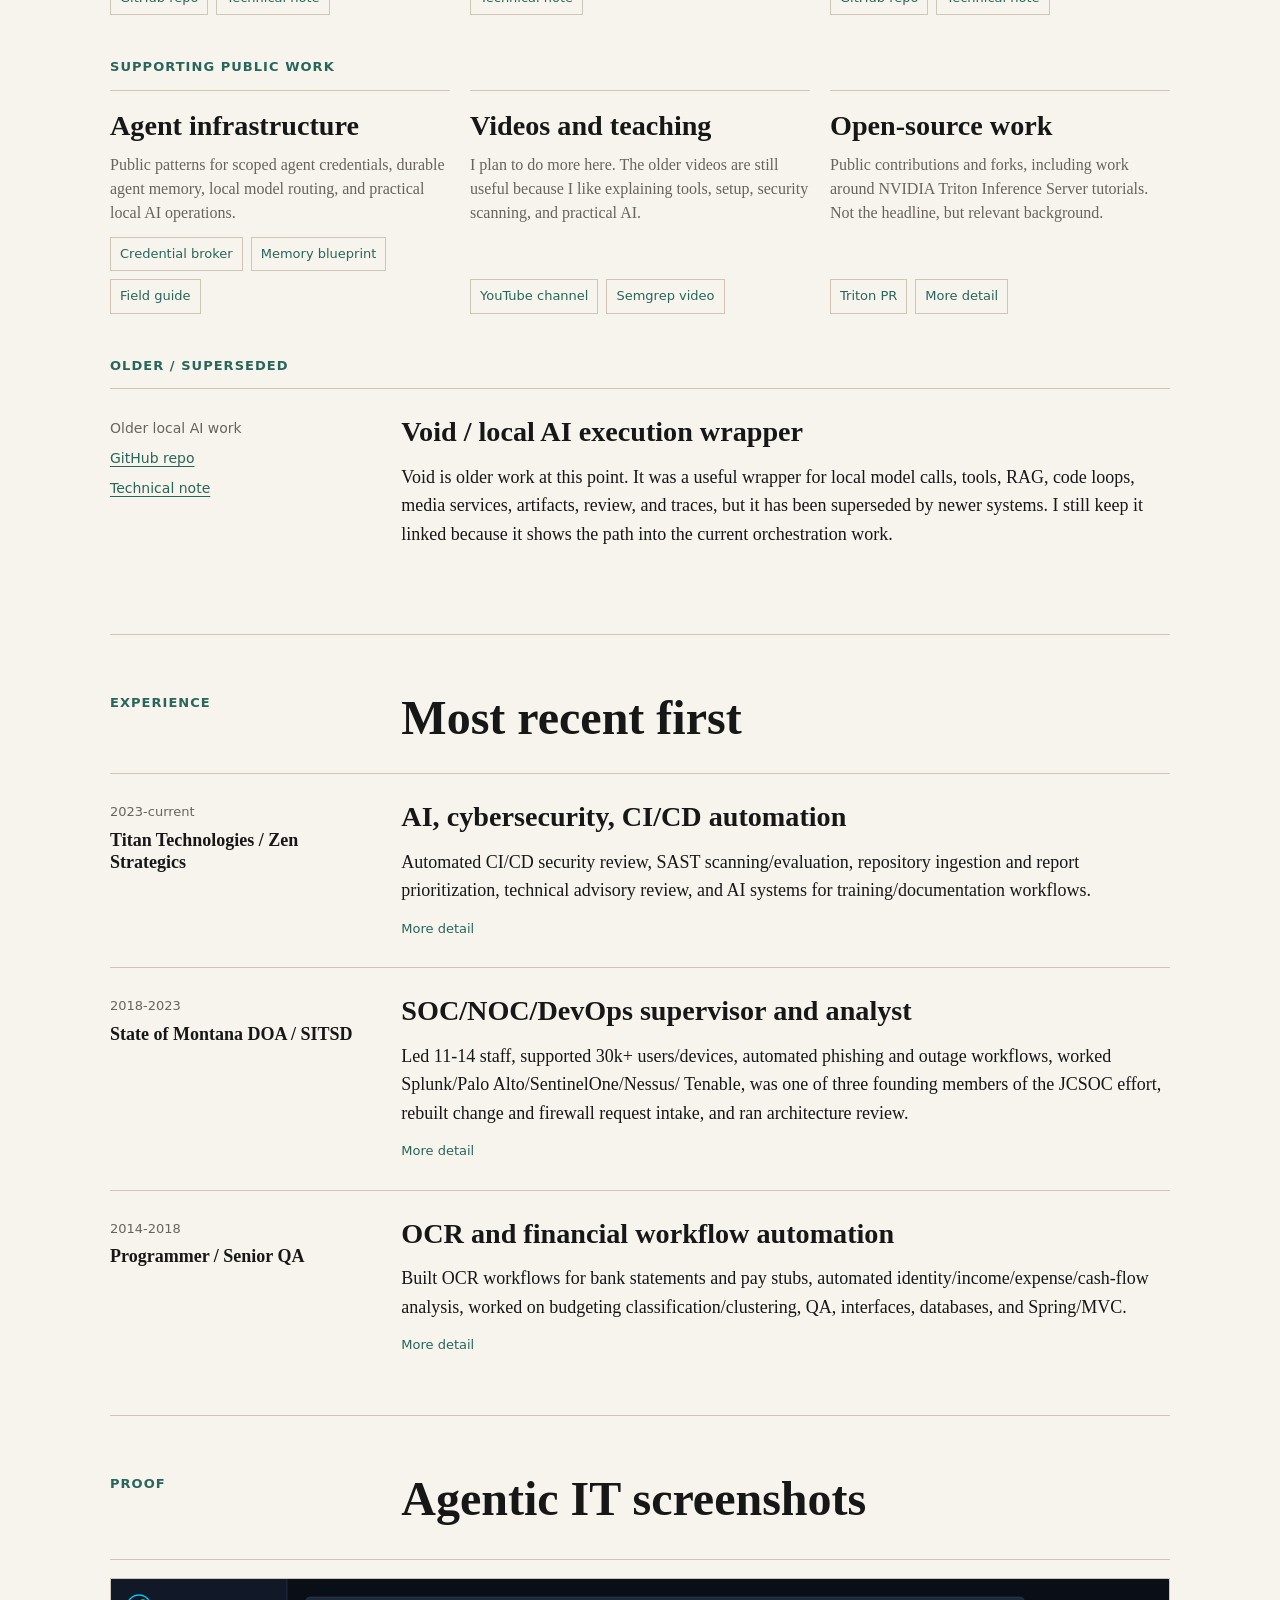
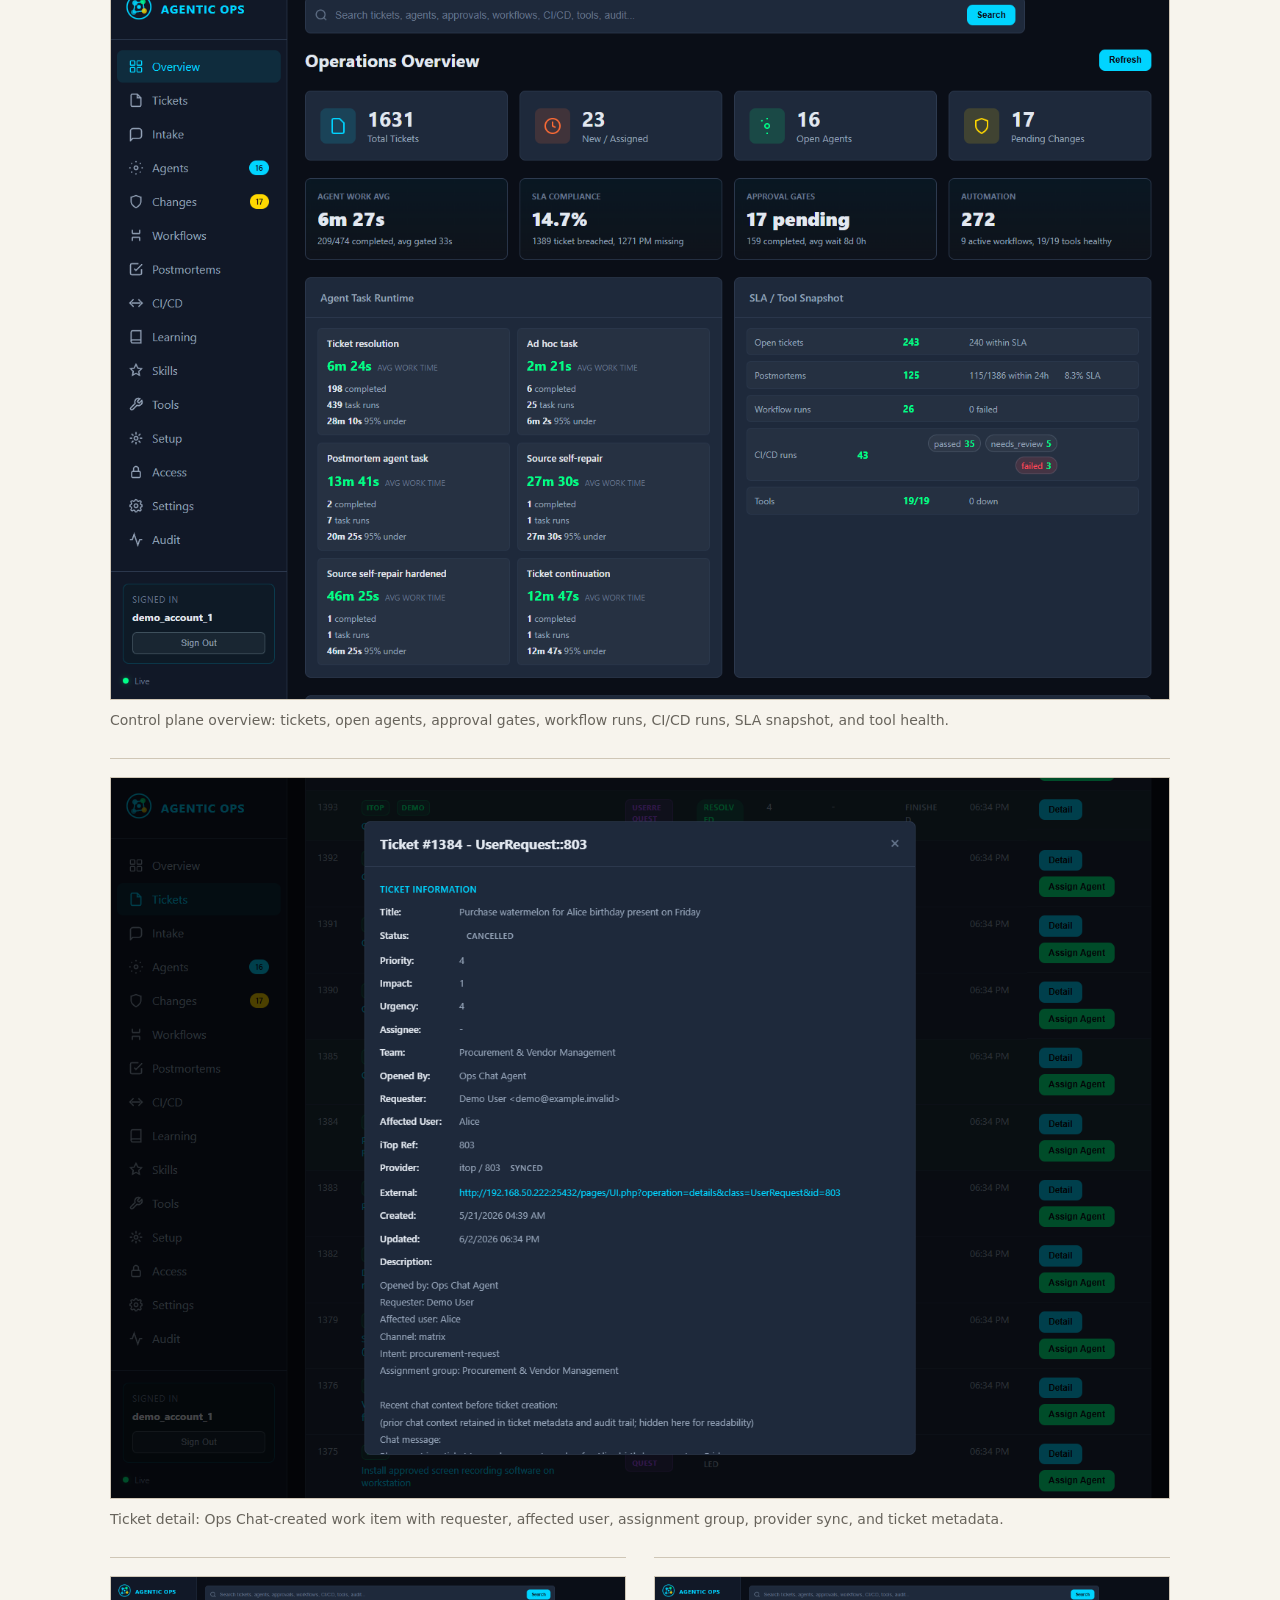
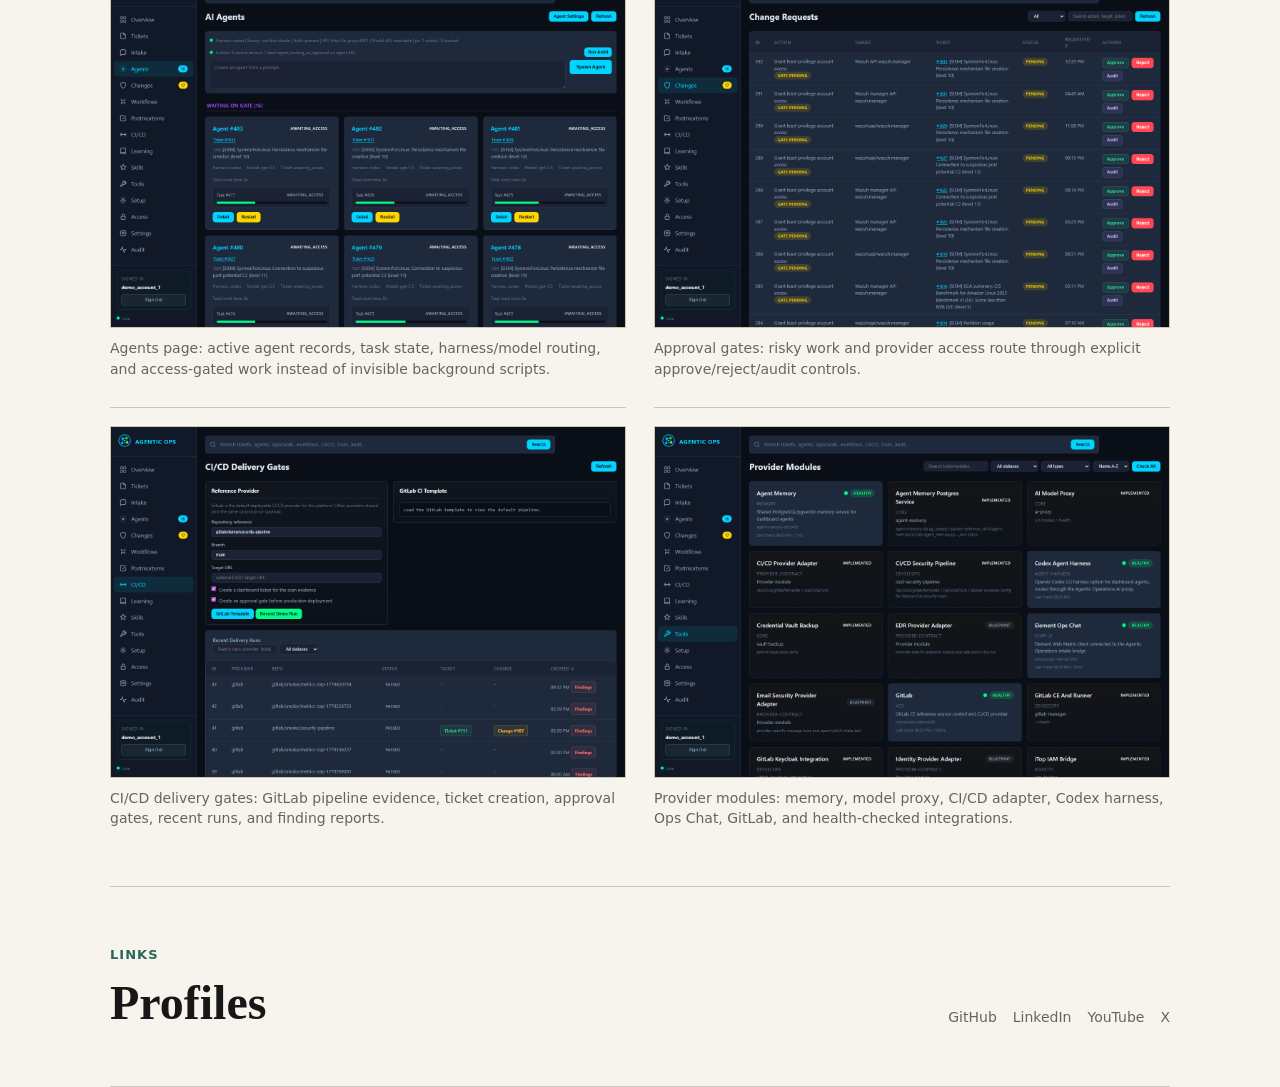
==== commit 96e808ad: "Remove proof section filler copy" ====
--- a/index.html
+++ b/index.html
@@ -277,11 +277,6 @@
         <p class="eyebrow">Proof</p>
         <h2>Agentic IT screenshots</h2>
       </div>
-      <div class="plain-list">
-        <p>Live screenshots from my Agentic Operations lab/reference system. Client work stays off the public site.</p>
-        <p>The point is not a pretty dashboard. The point is tickets, agents, approvals, provider health, CI/CD runs, workflows, audit, and evidence in one place.</p>
-        <p>Void stays linked as older/superseded work. It is history, not the centerpiece.</p>
-      </div>
 
       <div class="proof-gallery" aria-label="Agentic IT dashboard screenshots">
         <figure class="proof-card proof-card-wide">
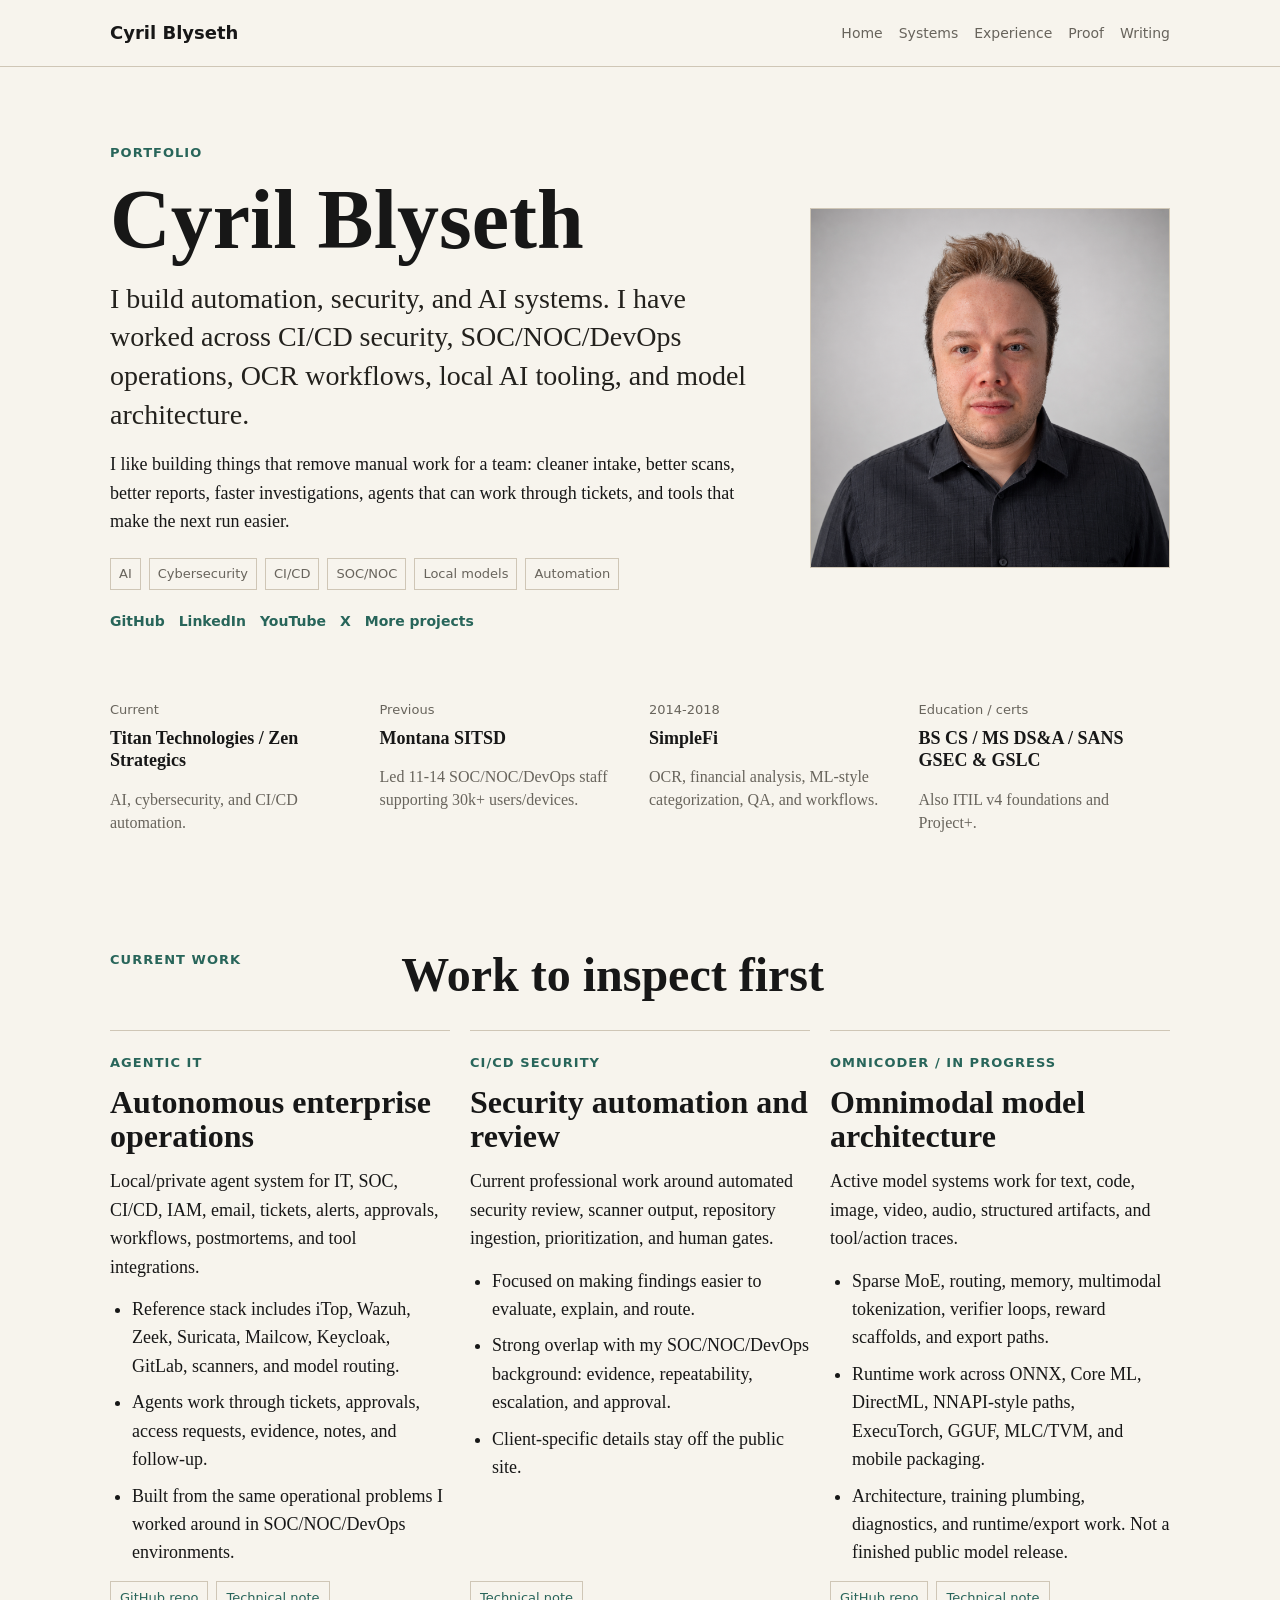
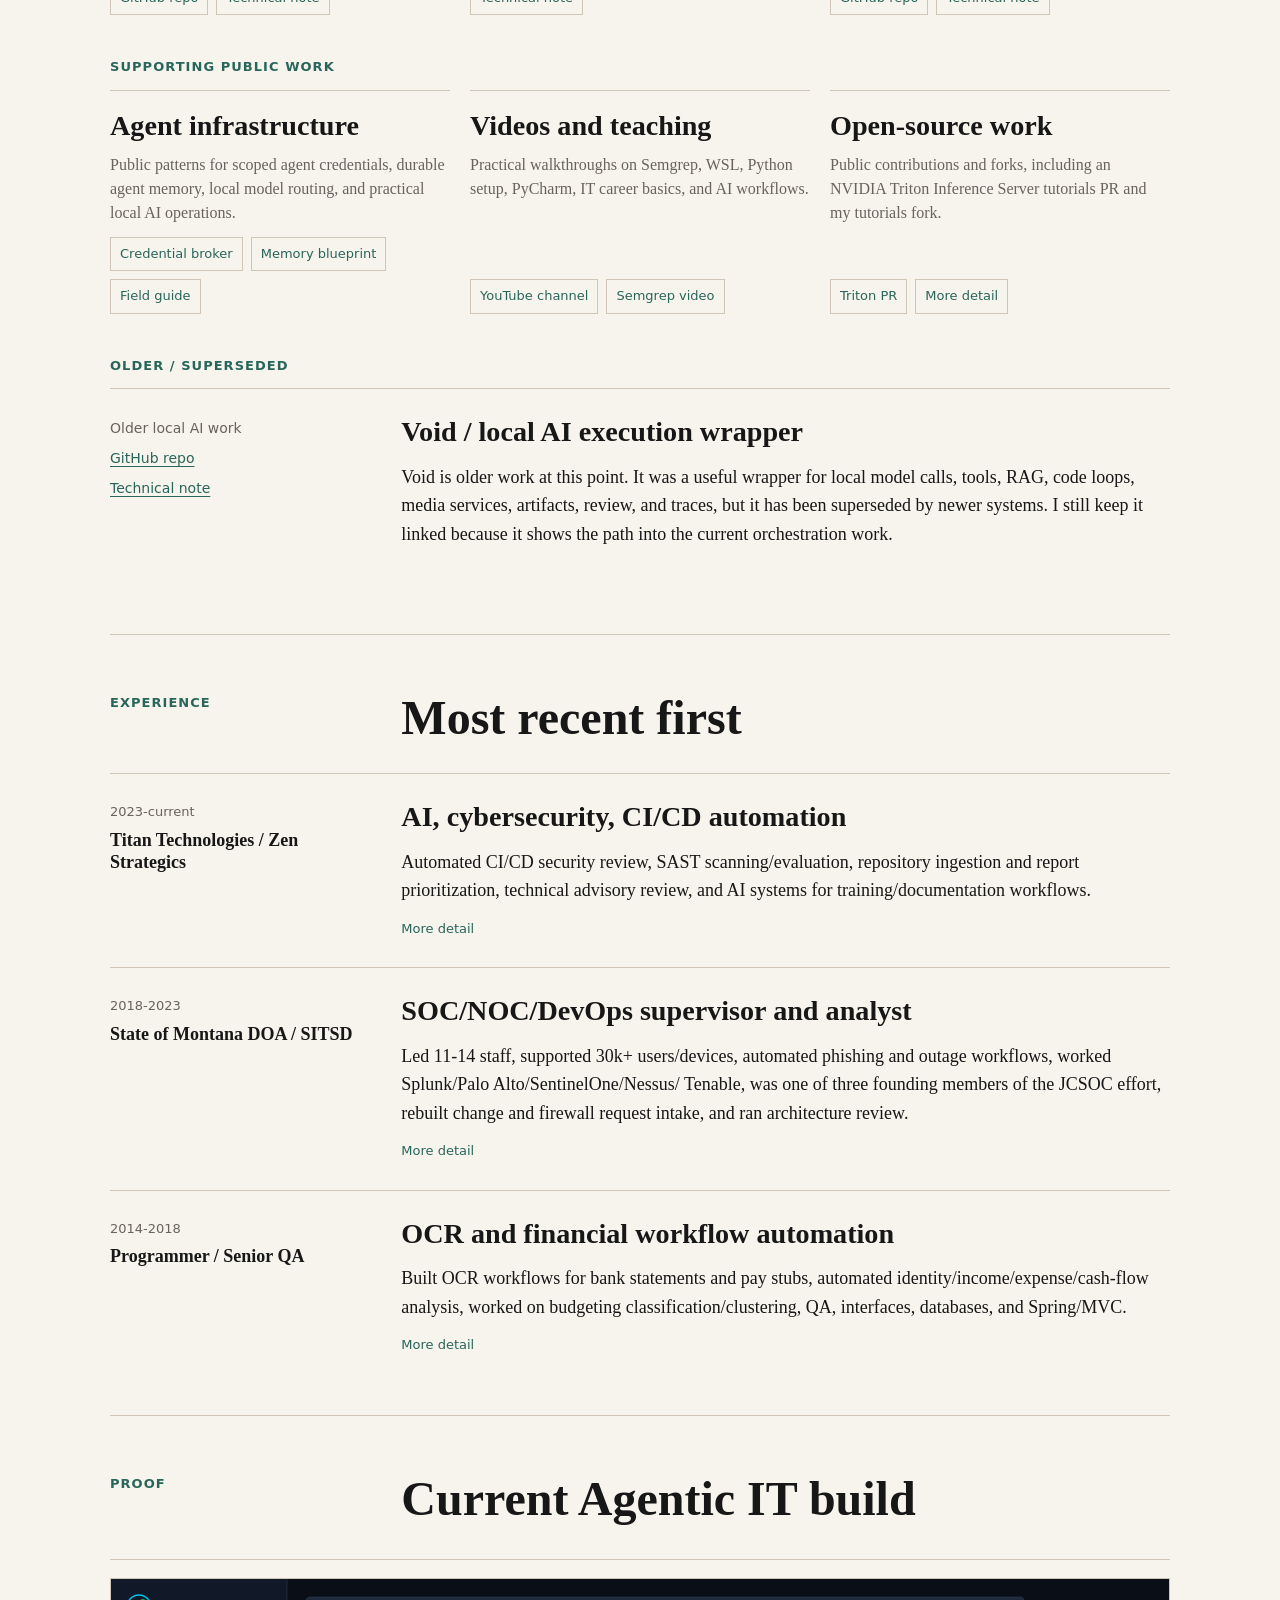
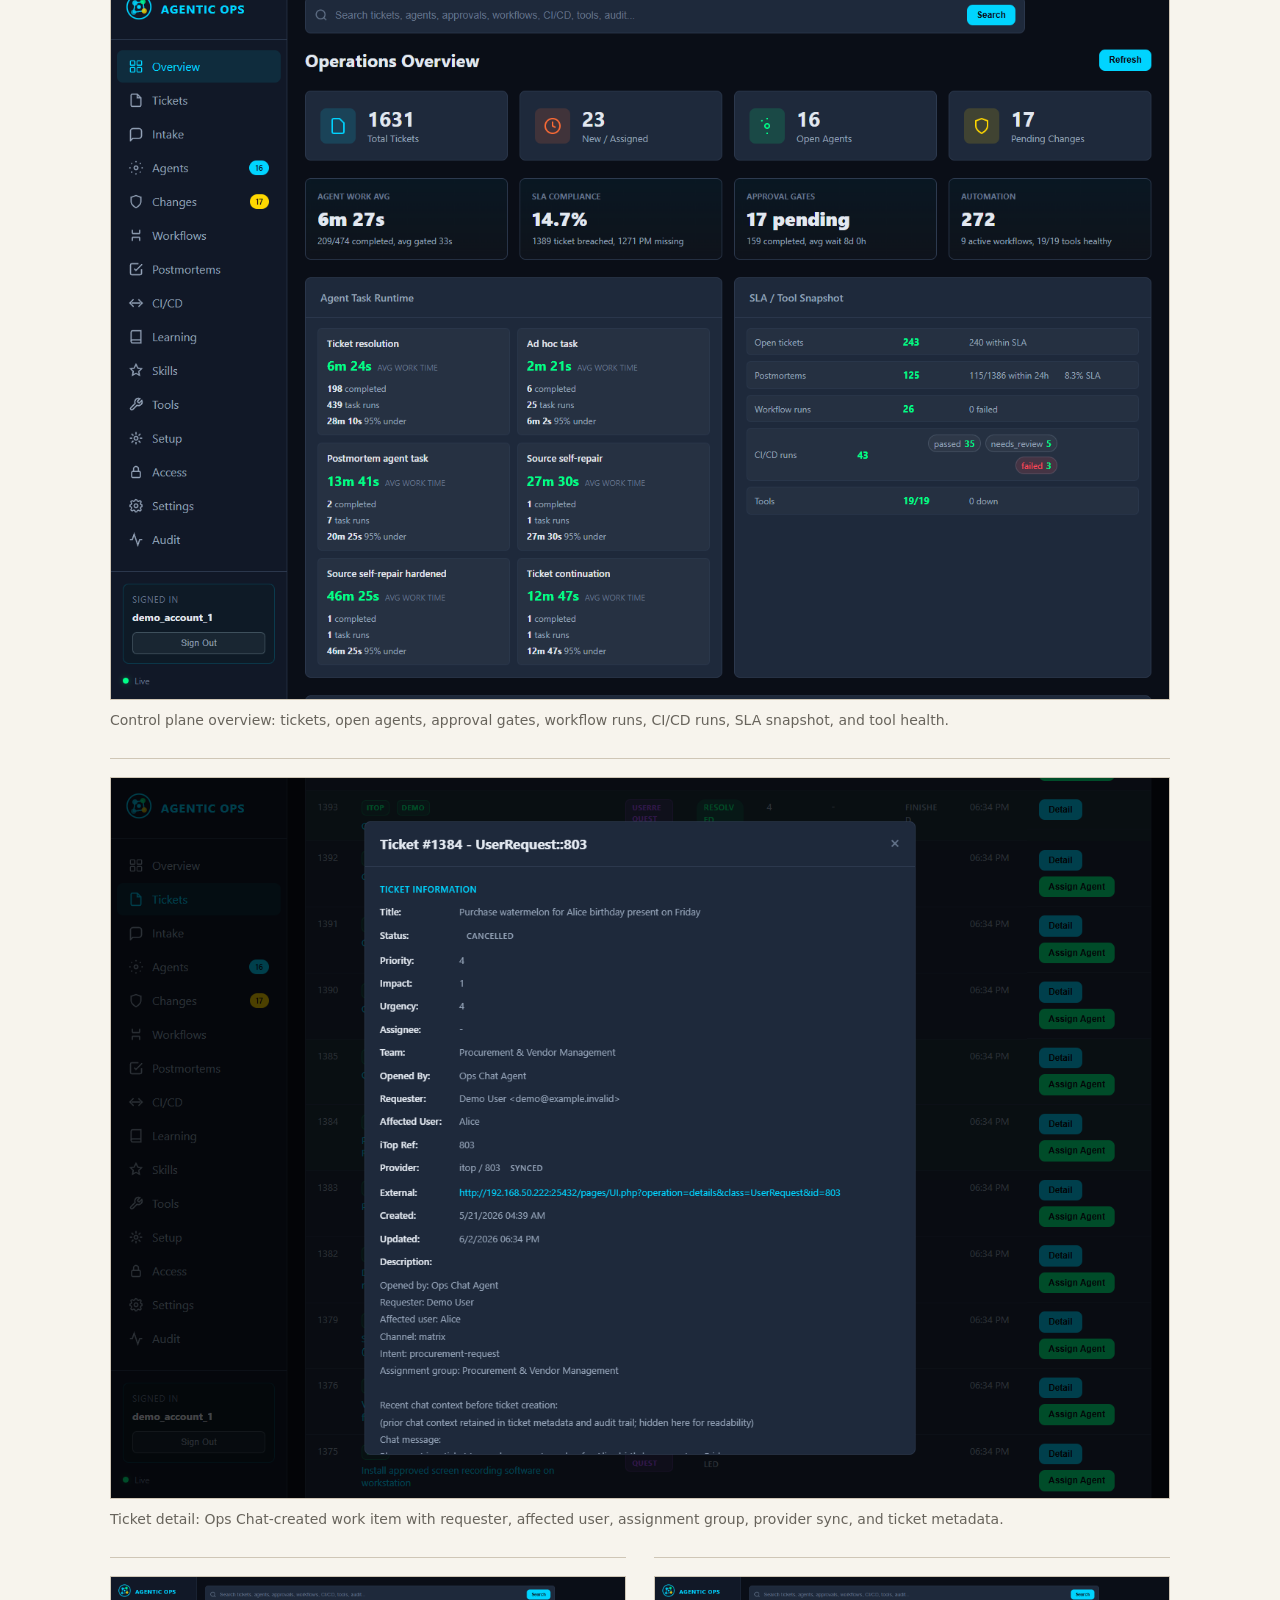
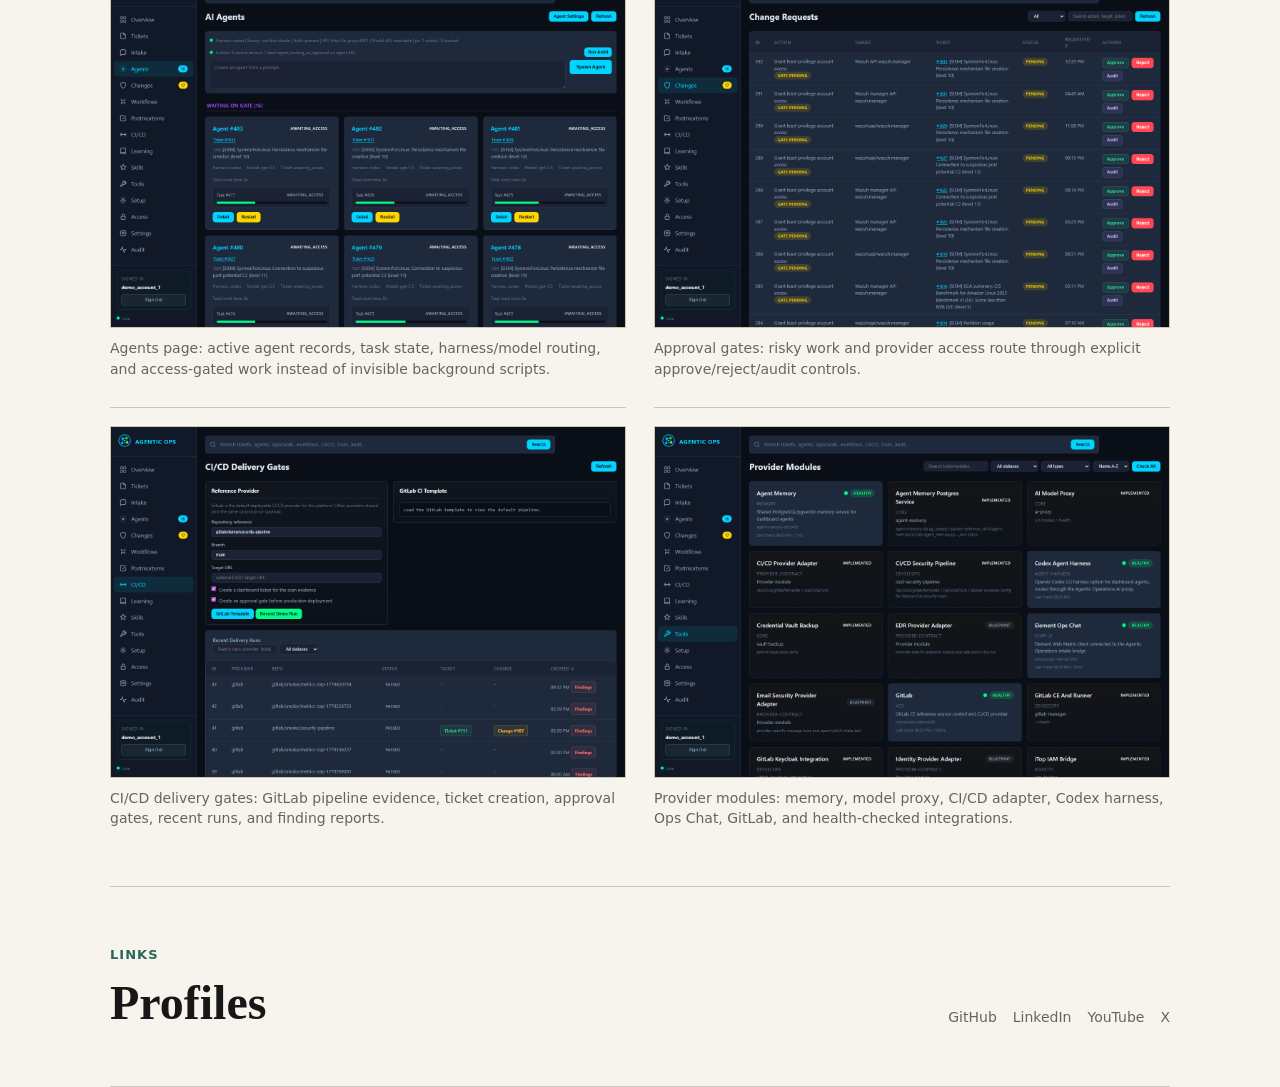
==== commit f1c9e4b0: "Clean up portfolio copy" ====
--- a/index.html
+++ b/index.html
@@ -7,7 +7,7 @@
   <meta name="description" content="Cyril Blyseth portfolio: AI, cybersecurity automation, CI/CD security, SOC/NOC operations, local AI tools, and model systems.">
   <meta name="robots" content="index, follow, max-image-preview:large">
   <meta name="theme-color" content="#f7f4ed">
-  <link rel="icon" href="favicon.svg" type="image/svg+xml">
+  <link rel="icon" href="favicon.svg?v=3" type="image/svg+xml">
   <link rel="stylesheet" href="styles.css">
 </head>
 <body>
@@ -168,8 +168,8 @@
           <article>
             <h3>Videos and teaching</h3>
             <p>
-              I plan to do more here. The older videos are still useful because
-              I like explaining tools, setup, security scanning, and practical AI.
+              Practical walkthroughs on Semgrep, WSL, Python setup, PyCharm,
+              IT career basics, and AI workflows.
             </p>
             <div class="project-actions">
               <a href="https://www.youtube.com/@CyrilBlyseth" target="_blank" rel="noreferrer">YouTube channel</a>
@@ -179,9 +179,8 @@
           <article>
             <h3>Open-source work</h3>
             <p>
-              Public contributions and forks, including work around NVIDIA
-              Triton Inference Server tutorials. Not the headline, but relevant
-              background.
+              Public contributions and forks, including an NVIDIA Triton
+              Inference Server tutorials PR and my tutorials fork.
             </p>
             <div class="project-actions">
               <a href="https://github.com/triton-inference-server/tutorials/pull/77" target="_blank" rel="noreferrer">Triton PR</a>
@@ -275,10 +274,10 @@
     <section class="wrap section" id="proof">
       <div class="section-head">
         <p class="eyebrow">Proof</p>
-        <h2>Agentic IT screenshots</h2>
-      </div>
-
-      <div class="proof-gallery" aria-label="Agentic IT dashboard screenshots">
+        <h2>Current Agentic IT build</h2>
+      </div>
+
+      <div class="proof-gallery" aria-label="Current Agentic IT build">
         <figure class="proof-card proof-card-wide">
           <img src="assets/proof/agentic-it-overview.png" alt="Agentic Ops overview showing tickets, open agents, approval gates, automation metrics, SLA snapshot, workflow runs, CI/CD runs, and tool health">
           <figcaption>Control plane overview: tickets, open agents, approval gates, workflow runs, CI/CD runs, SLA snapshot, and tool health.</figcaption>
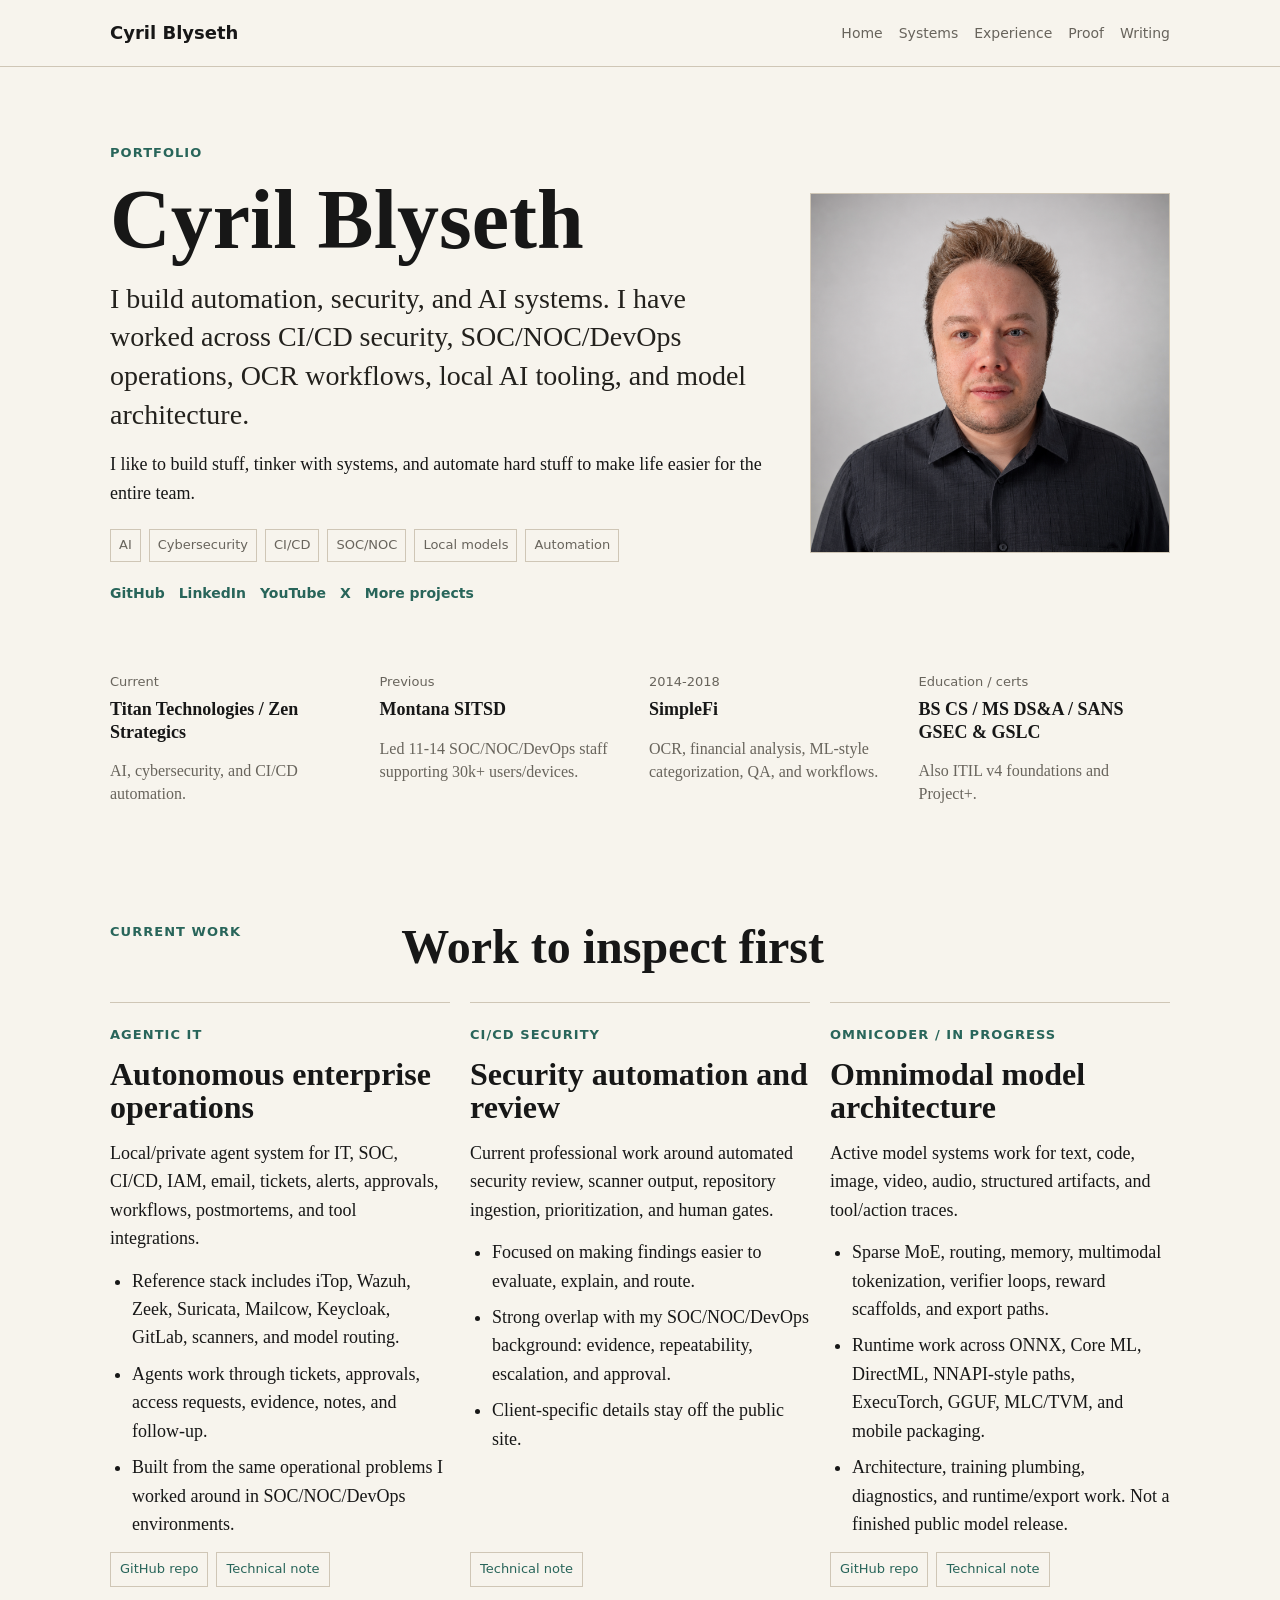
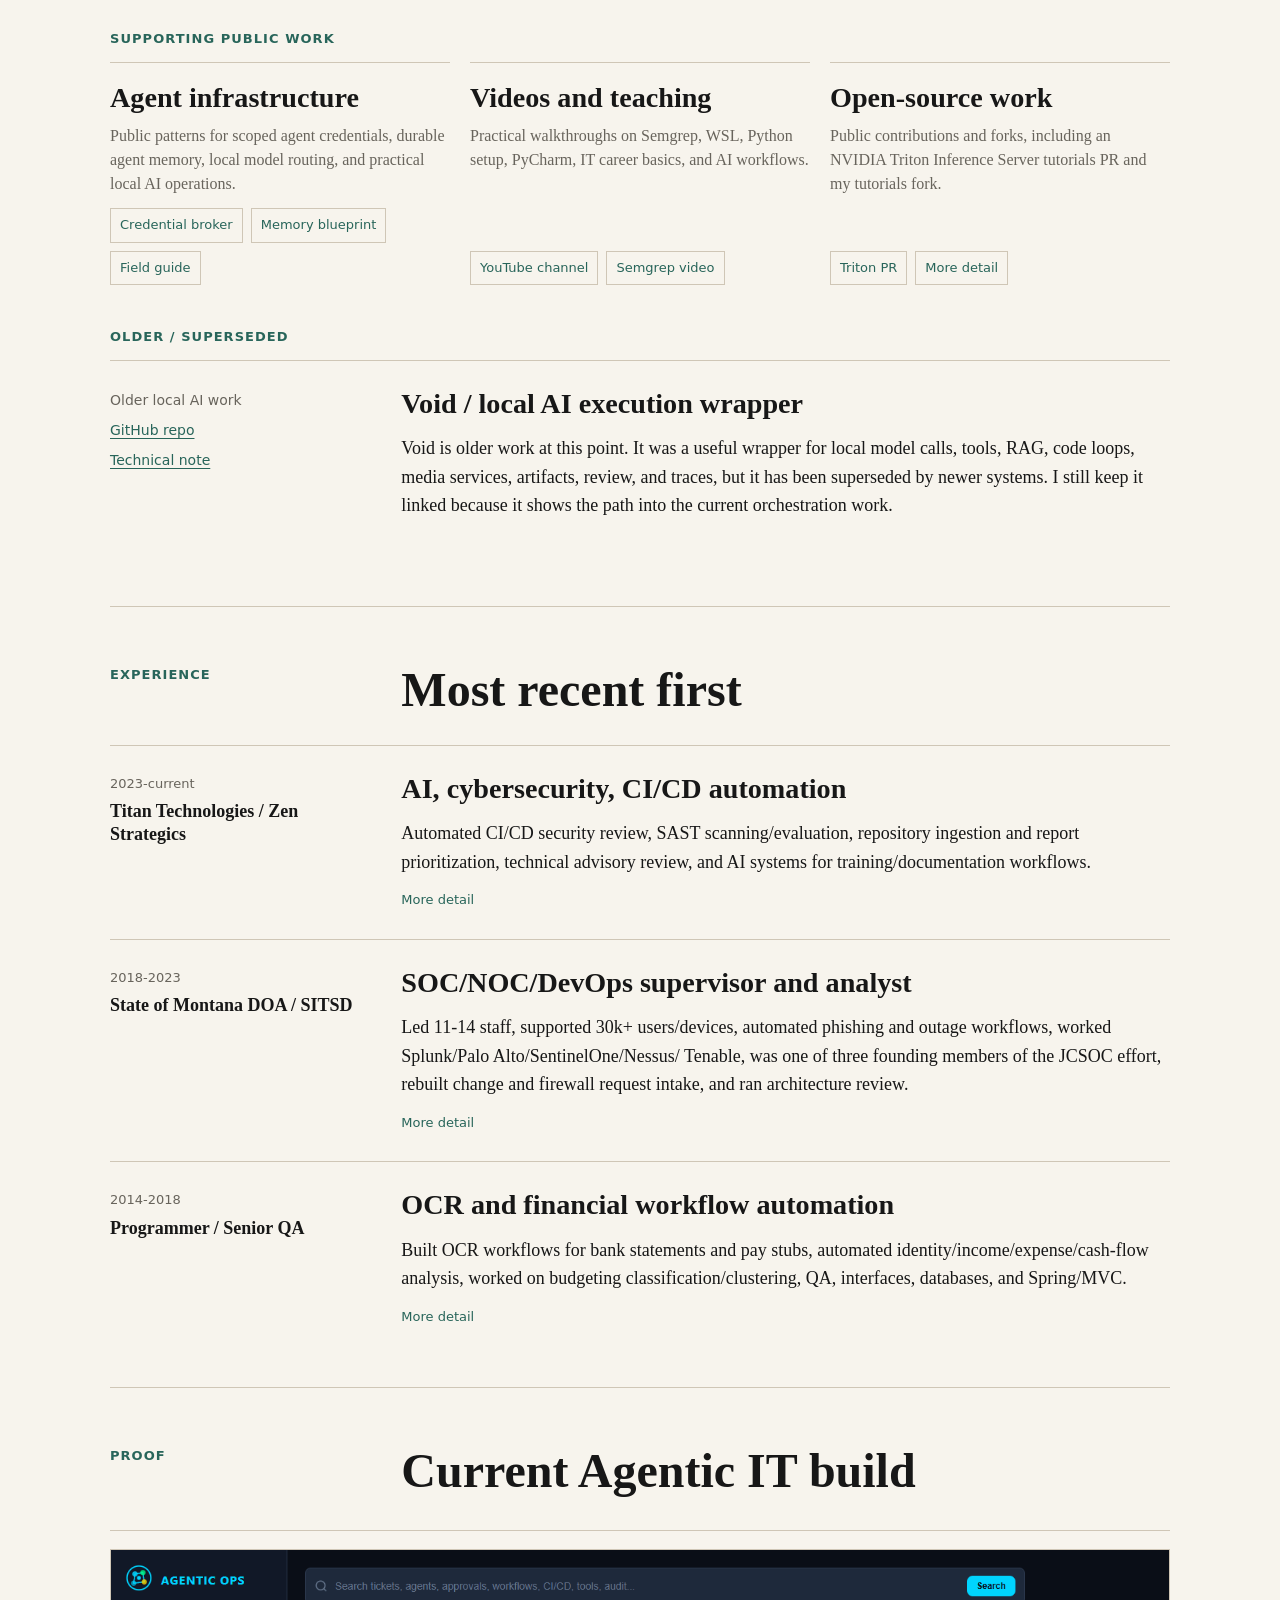
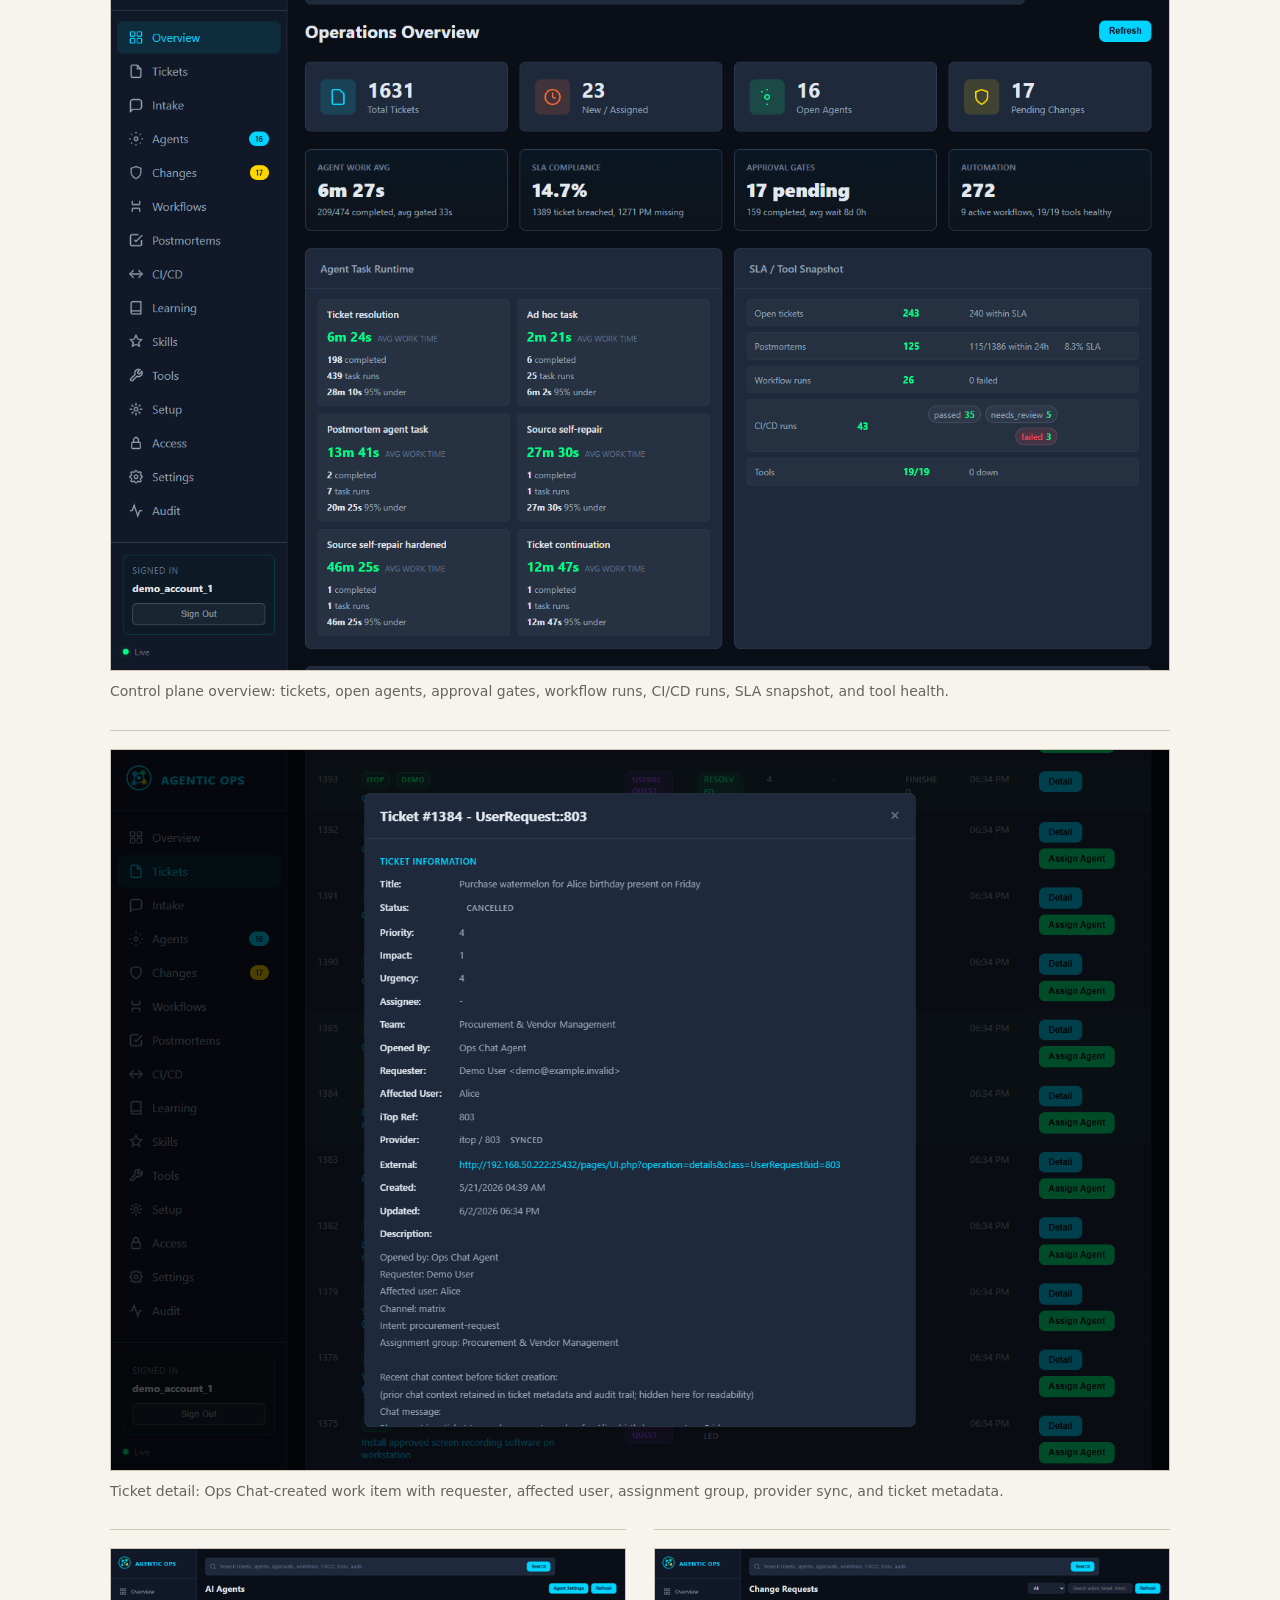
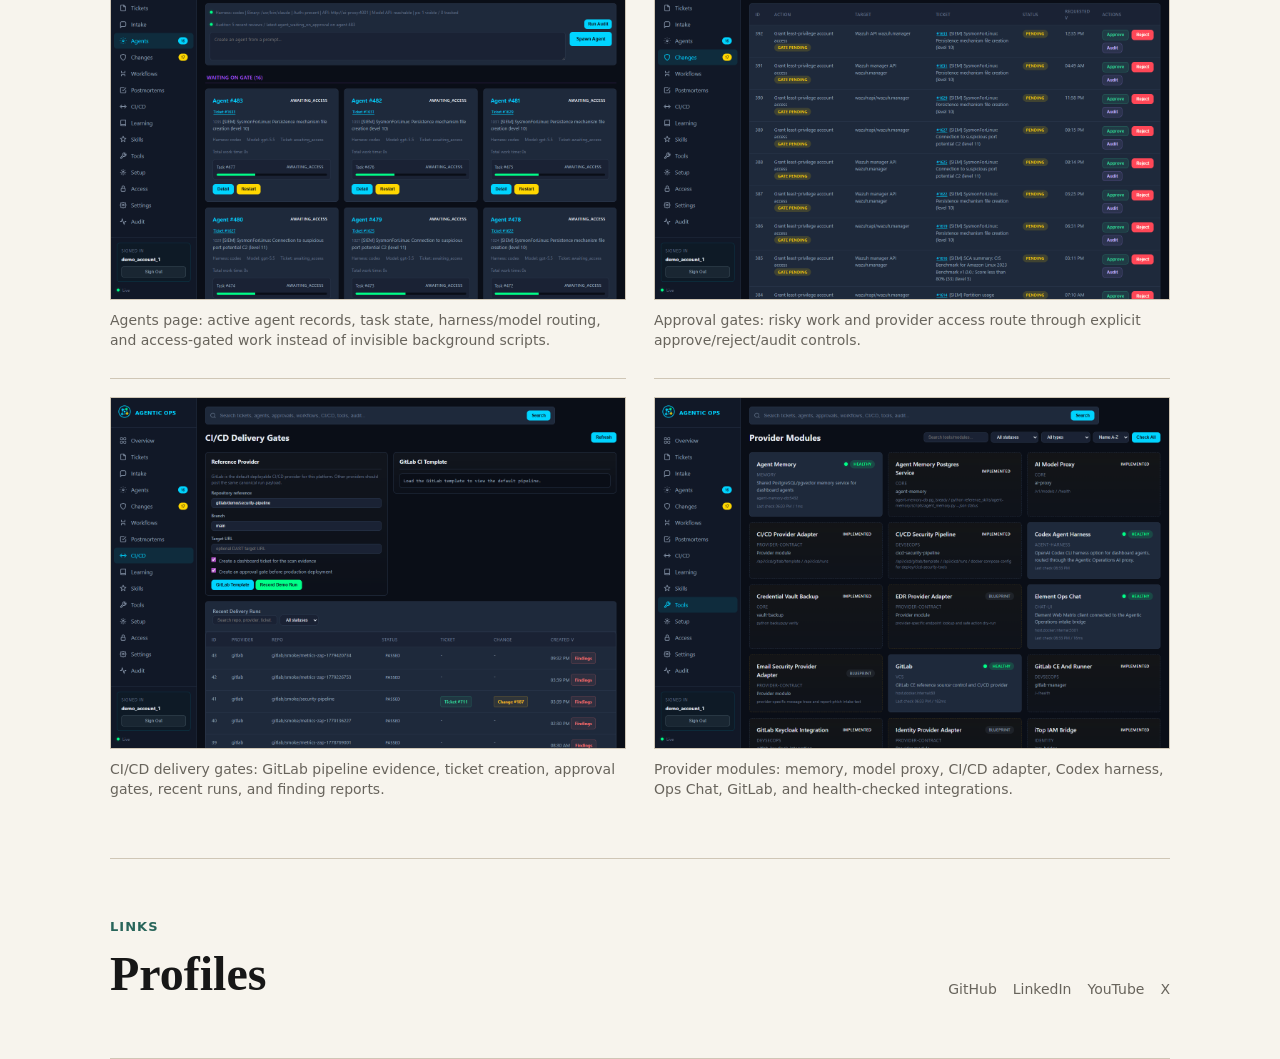
==== commit 6251b8d5: "Fix homepage intro copy" ====
--- a/index.html
+++ b/index.html
@@ -35,9 +35,8 @@
           tooling, and model architecture.
         </p>
         <p>
-          I like building things that remove manual work for a team: cleaner
-          intake, better scans, better reports, faster investigations, agents
-          that can work through tickets, and tools that make the next run easier.
+          I like to build stuff, tinker with systems, and automate hard stuff
+          to make life easier for the entire team.
         </p>
         <div class="tag-row" aria-label="Focus areas">
           <span>AI</span>
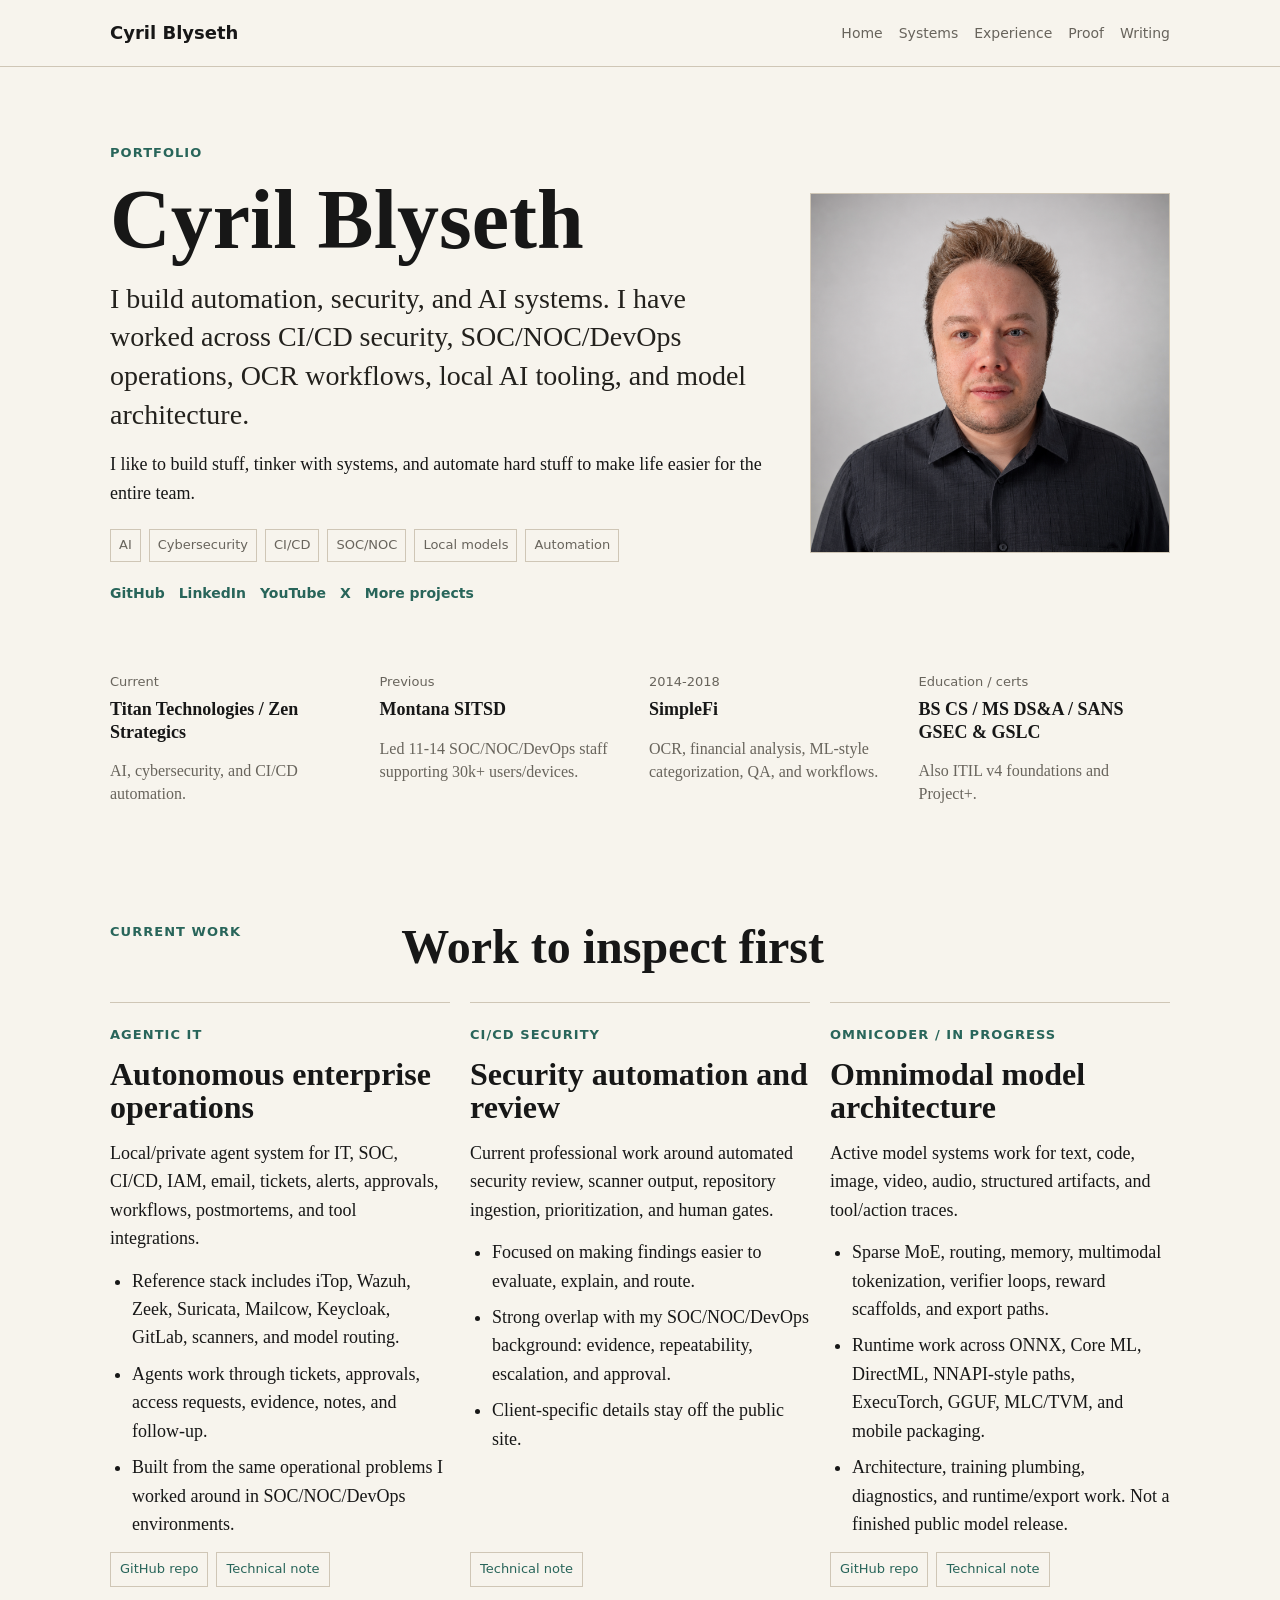
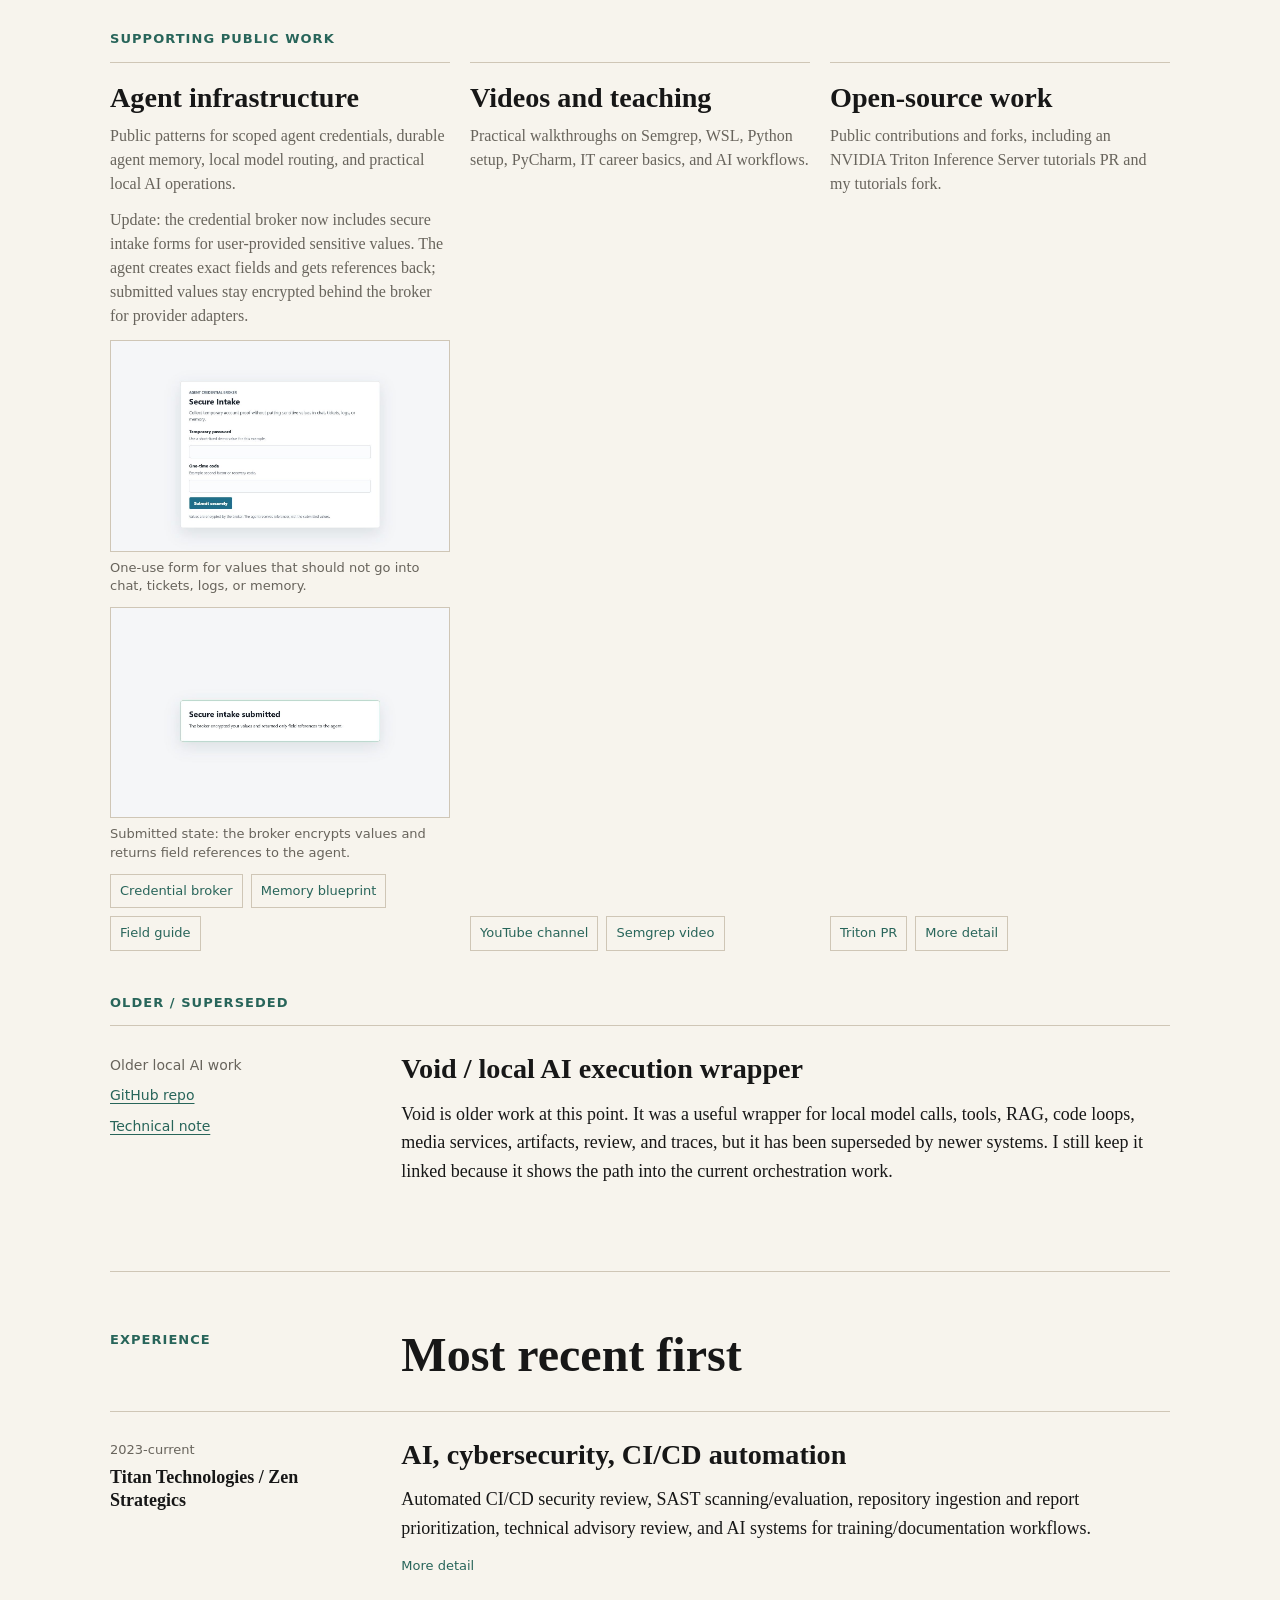
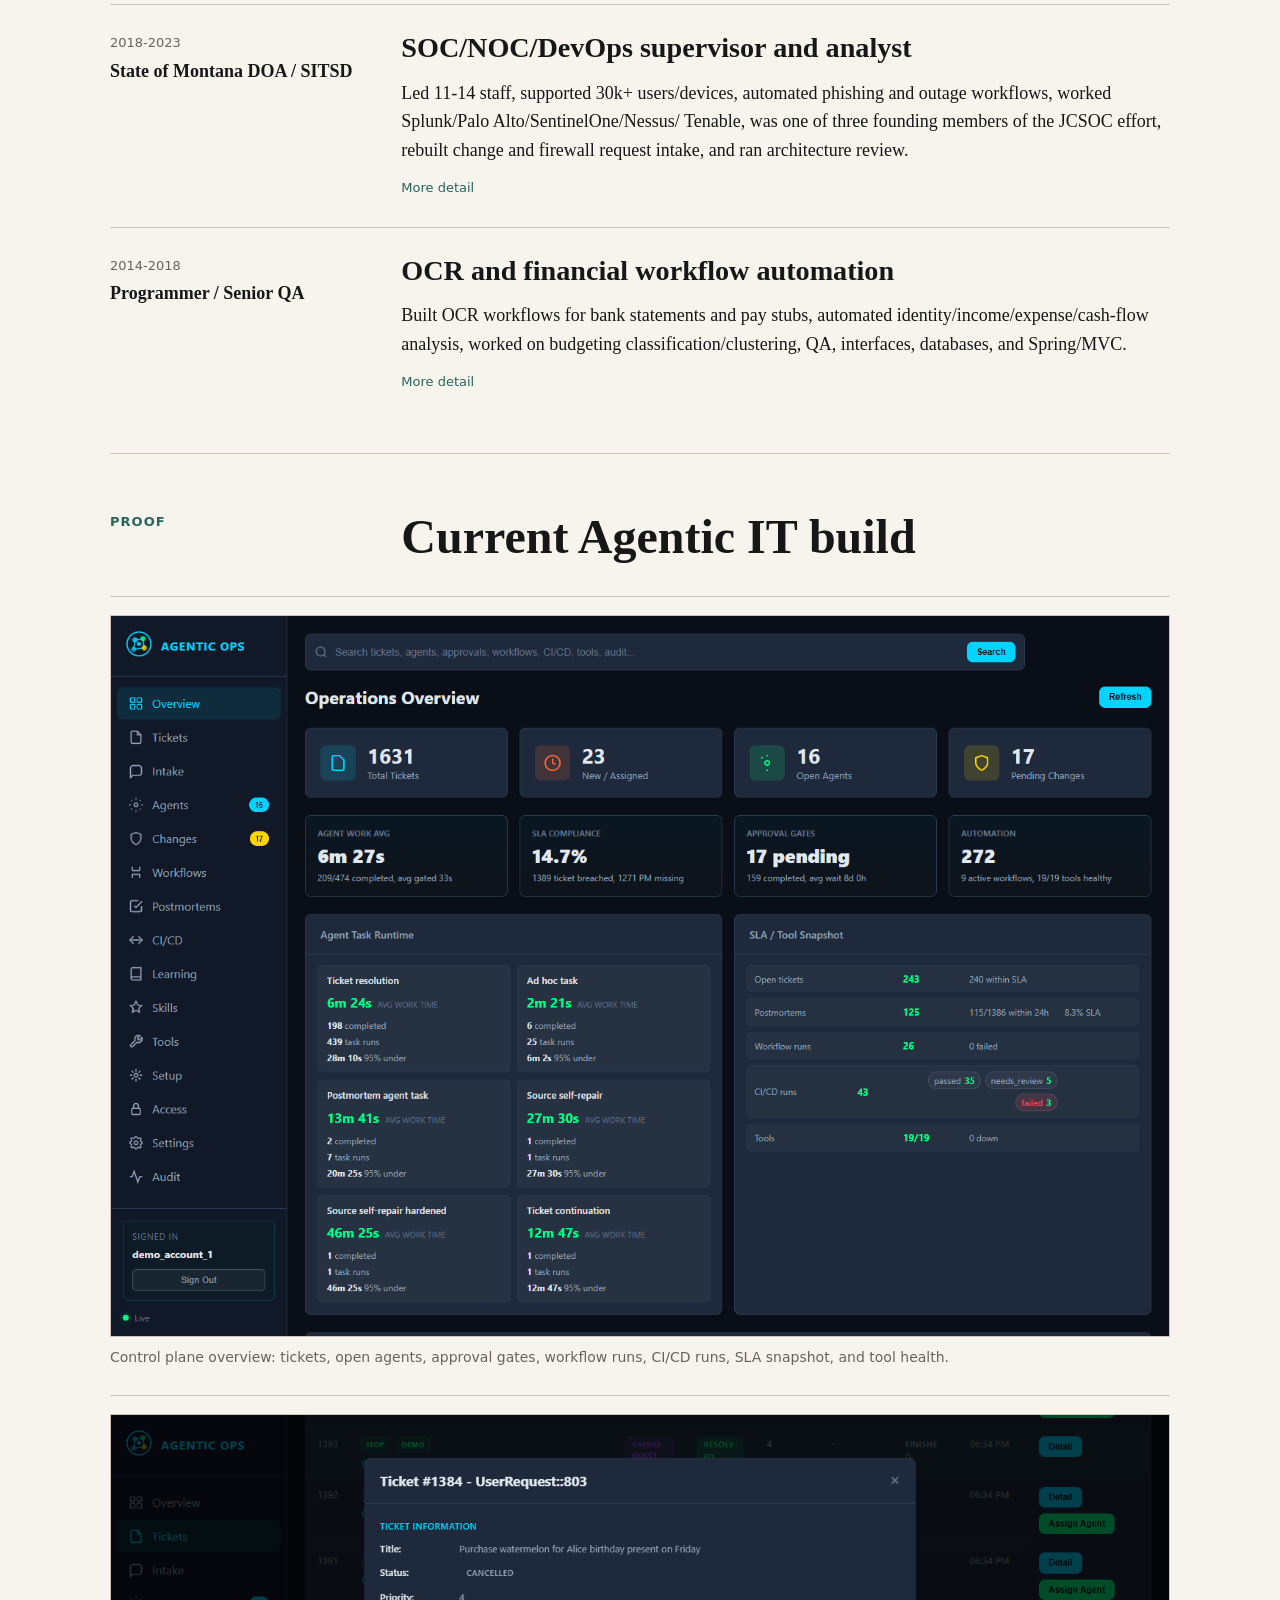
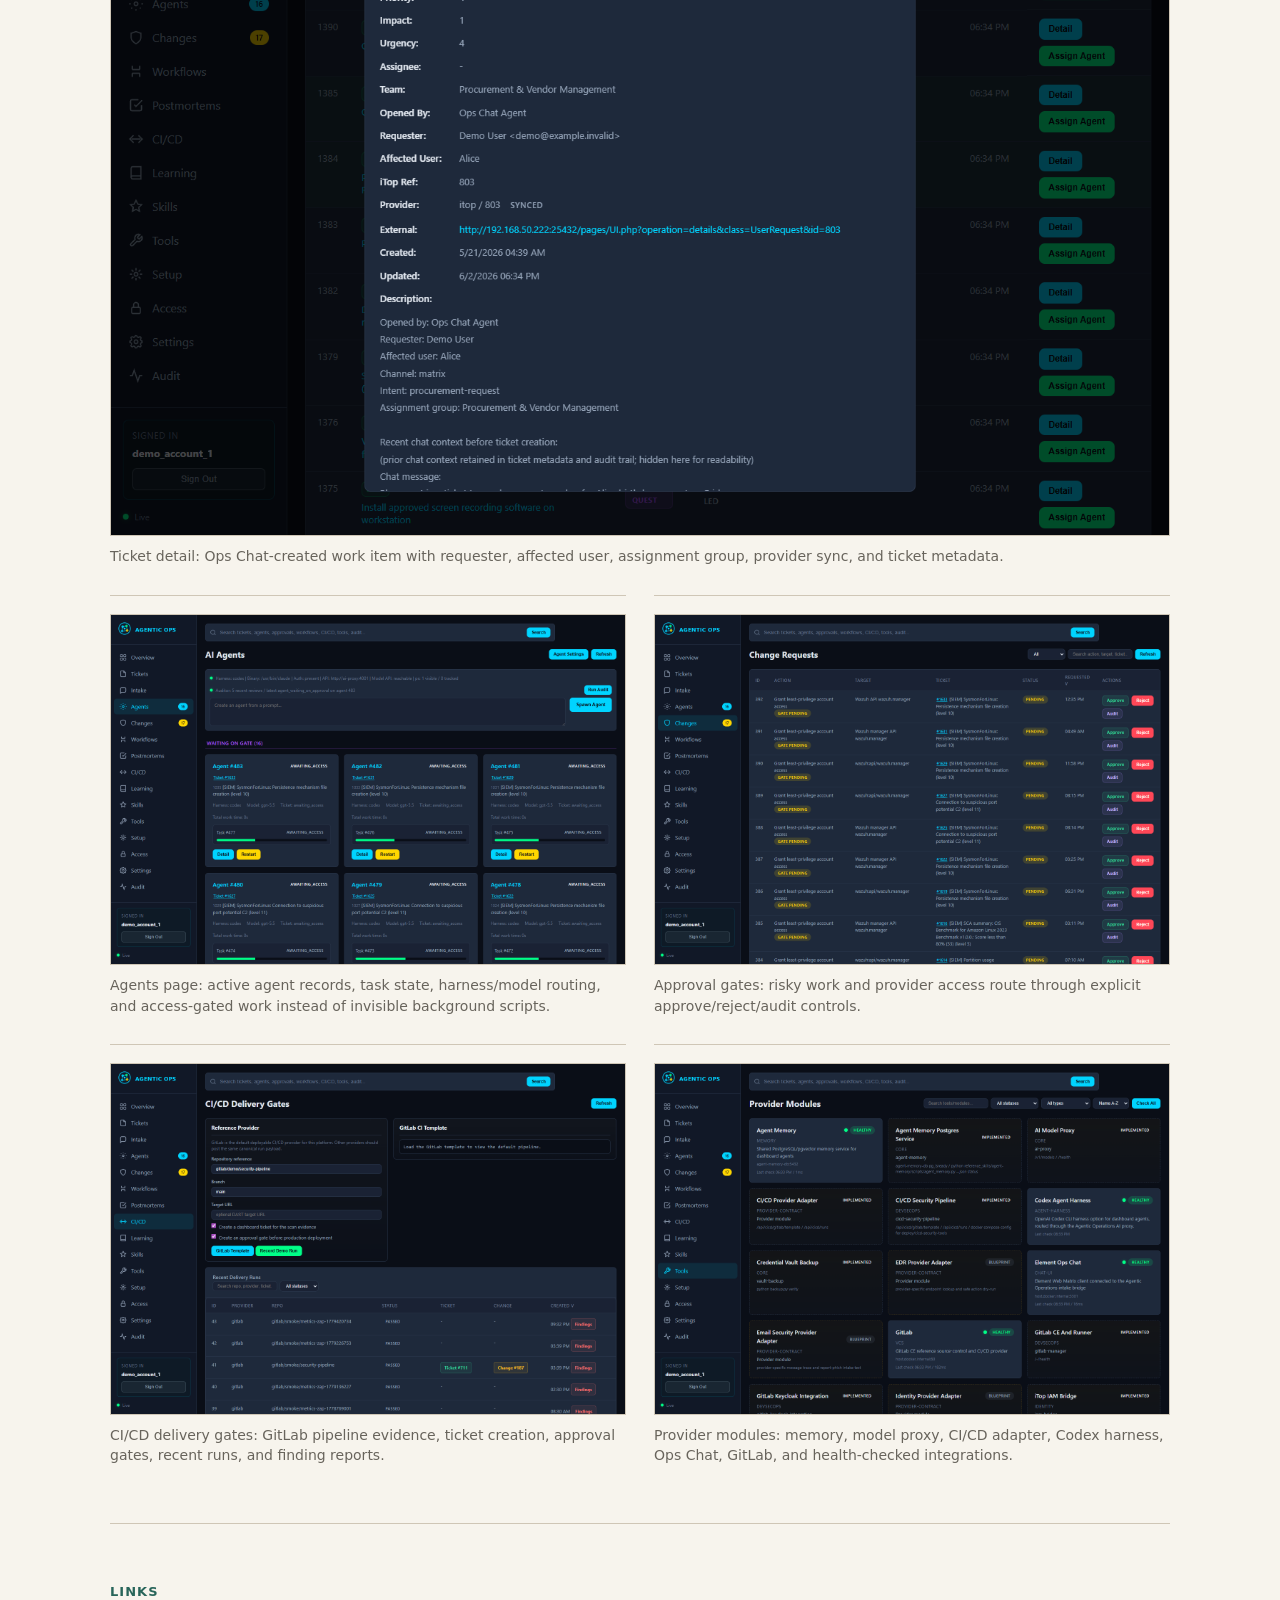
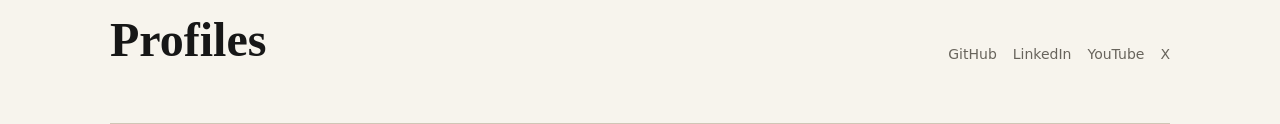
==== commit df04a86c: "Add secure intake portfolio update" ====
--- a/index.html
+++ b/index.html
@@ -158,6 +158,22 @@
               Public patterns for scoped agent credentials, durable agent memory,
               local model routing, and practical local AI operations.
             </p>
+            <p>
+              Update: the credential broker now includes secure intake forms for
+              user-provided sensitive values. The agent creates exact fields and
+              gets references back; submitted values stay encrypted behind the
+              broker for provider adapters.
+            </p>
+            <div class="support-proof-grid">
+              <figure>
+                <img src="assets/proof/secure-intake-form.png" alt="Secure intake form with temporary password and one-time code fields">
+                <figcaption>One-use form for values that should not go into chat, tickets, logs, or memory.</figcaption>
+              </figure>
+              <figure>
+                <img src="assets/proof/secure-intake-submitted.png" alt="Secure intake submitted confirmation">
+                <figcaption>Submitted state: the broker encrypts values and returns field references to the agent.</figcaption>
+              </figure>
+            </div>
             <div class="project-actions">
               <a href="https://github.com/autonomouscereal/agent-credential-broker" target="_blank" rel="noreferrer">Credential broker</a>
               <a href="https://github.com/autonomouscereal/agent-memory-blueprint" target="_blank" rel="noreferrer">Memory blueprint</a>
--- a/styles.css
+++ b/styles.css
@@ -446,6 +446,31 @@
   font-size: 16px;
   line-height: 1.5;
   margin-top: 0;
+}
+
+.support-proof-grid {
+  display: grid;
+  gap: 12px;
+}
+
+.support-proof-grid figure {
+  margin: 0;
+}
+
+.support-proof-grid img {
+  background: #f4f6f8;
+  border: 1px solid var(--line);
+  display: block;
+  height: auto;
+  width: 100%;
+}
+
+.support-proof-grid figcaption {
+  color: var(--muted);
+  font-family: ui-sans-serif, system-ui, -apple-system, BlinkMacSystemFont, "Segoe UI", sans-serif;
+  font-size: 13px;
+  line-height: 1.4;
+  margin-top: 7px;
 }
 
 .system-card h3 {
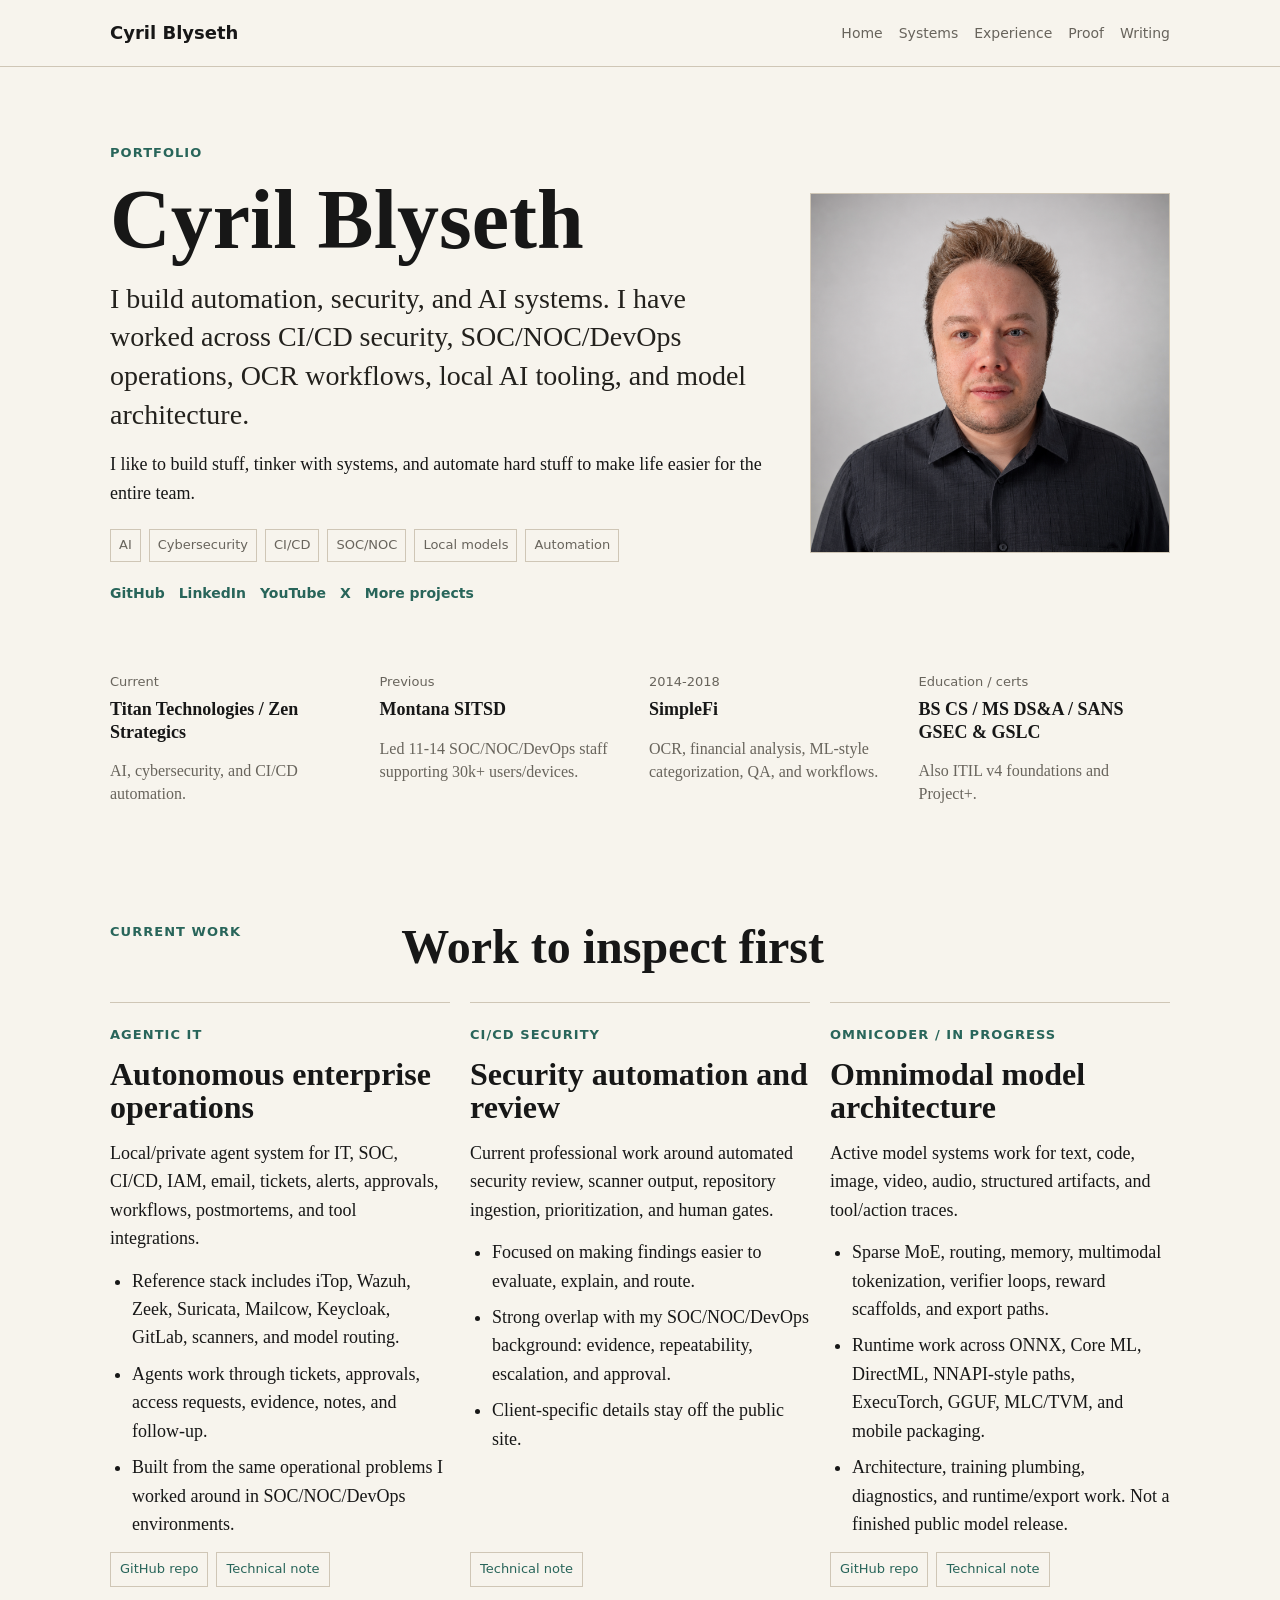
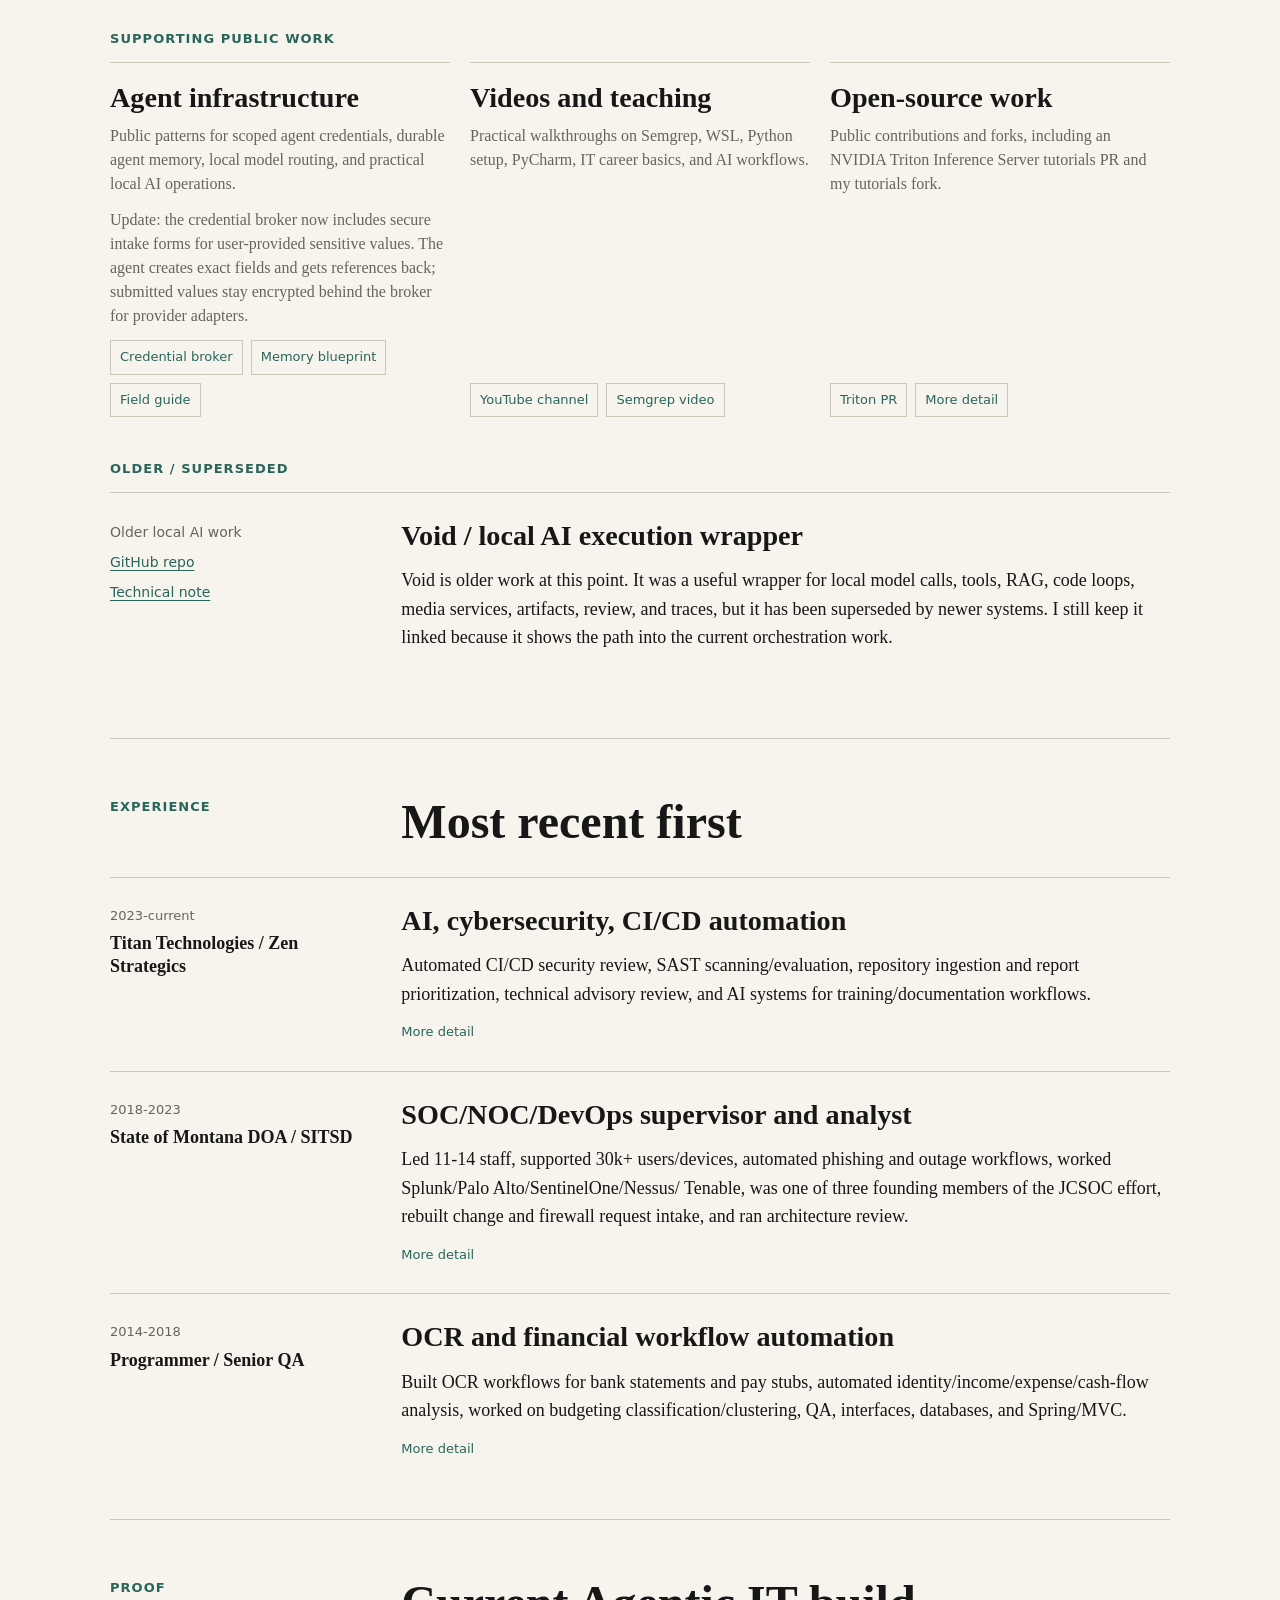
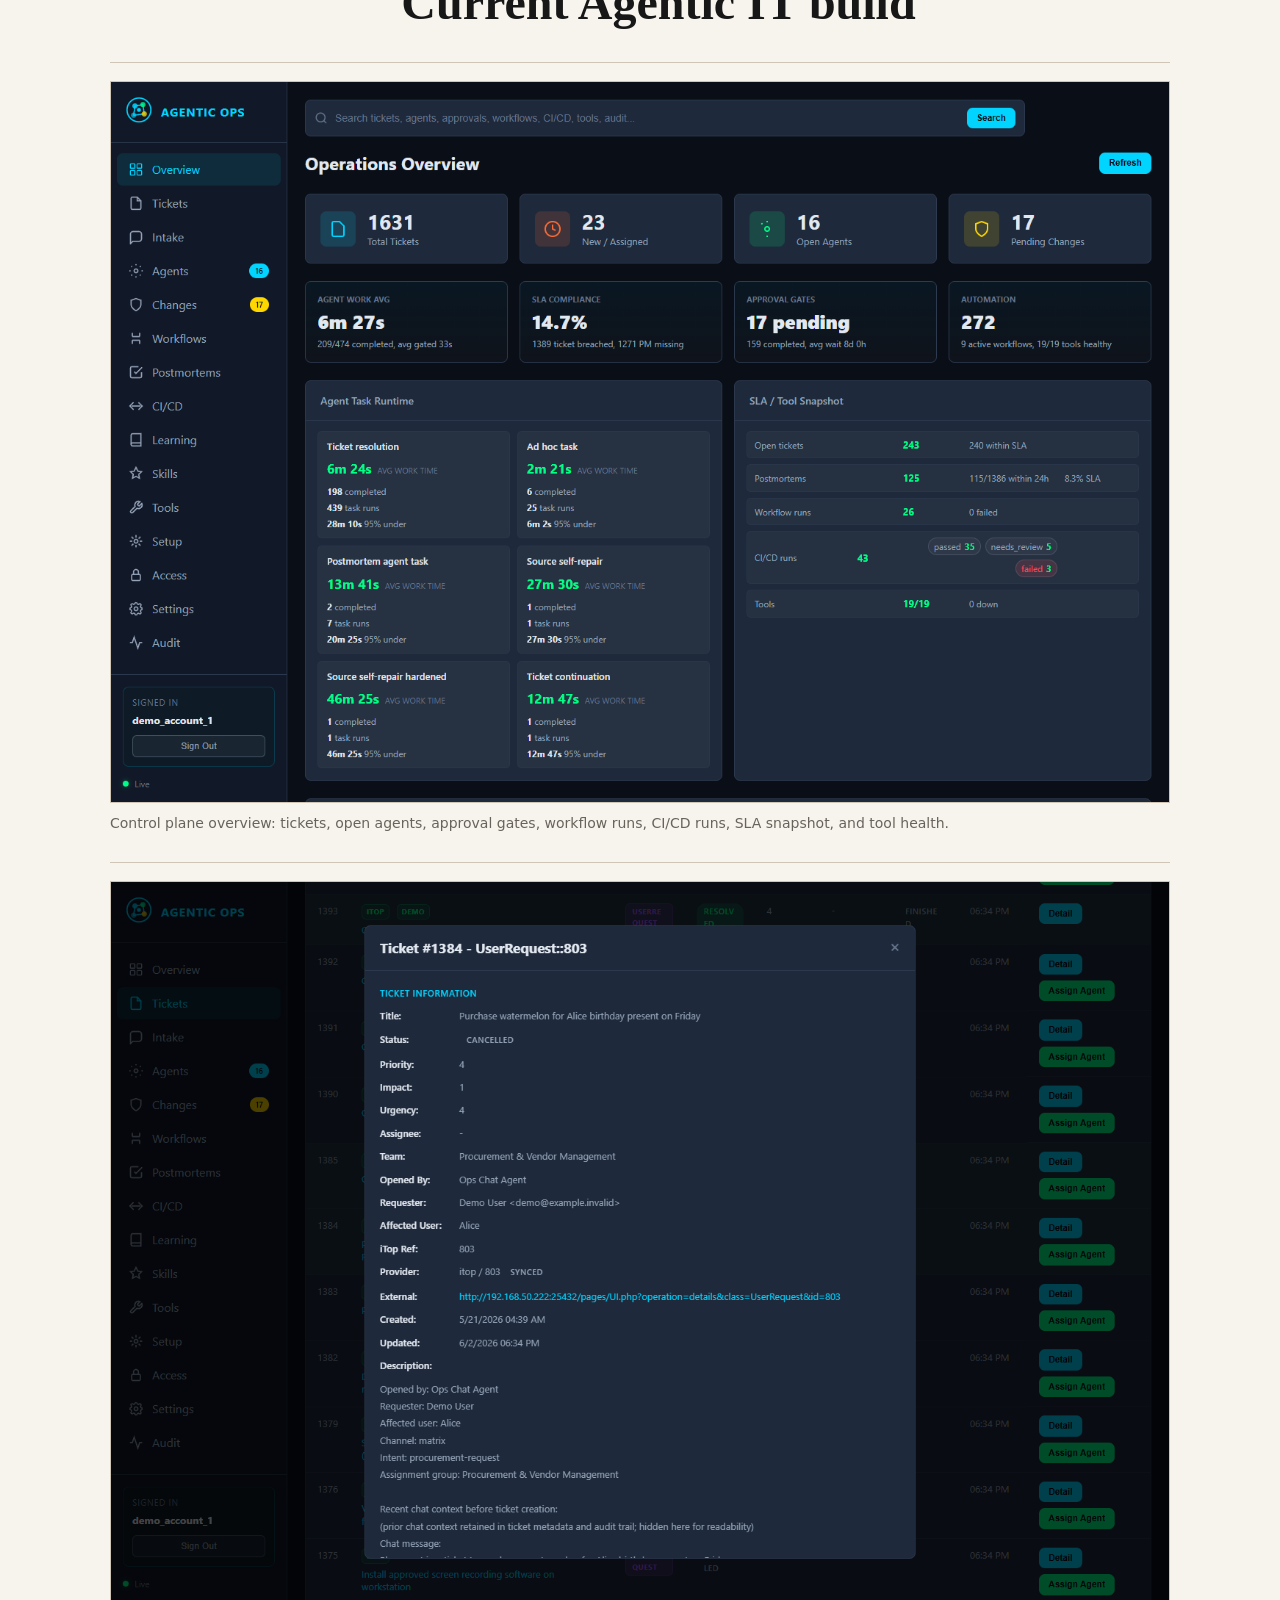
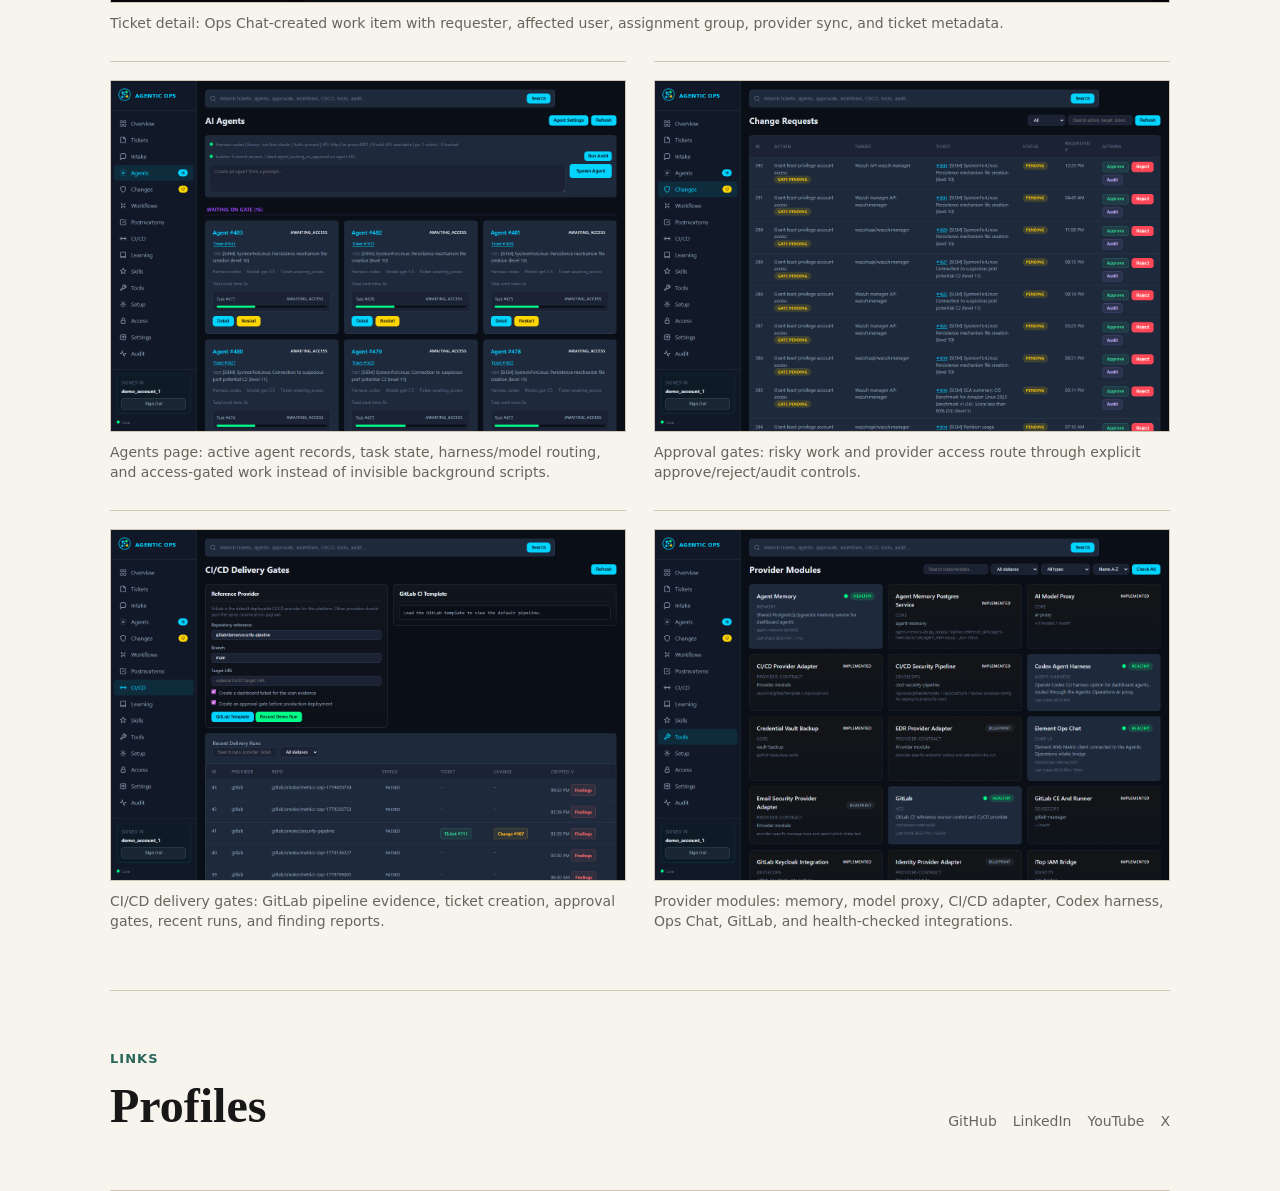
==== commit a875657e: "Move credential broker screenshots to detail page" ====
--- a/index.html
+++ b/index.html
@@ -164,18 +164,8 @@
               gets references back; submitted values stay encrypted behind the
               broker for provider adapters.
             </p>
-            <div class="support-proof-grid">
-              <figure>
-                <img src="assets/proof/secure-intake-form.png" alt="Secure intake form with temporary password and one-time code fields">
-                <figcaption>One-use form for values that should not go into chat, tickets, logs, or memory.</figcaption>
-              </figure>
-              <figure>
-                <img src="assets/proof/secure-intake-submitted.png" alt="Secure intake submitted confirmation">
-                <figcaption>Submitted state: the broker encrypts values and returns field references to the agent.</figcaption>
-              </figure>
-            </div>
             <div class="project-actions">
-              <a href="https://github.com/autonomouscereal/agent-credential-broker" target="_blank" rel="noreferrer">Credential broker</a>
+              <a href="systems/agent-credential-broker.html">Credential broker</a>
               <a href="https://github.com/autonomouscereal/agent-memory-blueprint" target="_blank" rel="noreferrer">Memory blueprint</a>
               <a href="https://github.com/autonomouscereal/local-ai-field-guide" target="_blank" rel="noreferrer">Field guide</a>
             </div>
--- a/styles.css
+++ b/styles.css
@@ -446,31 +446,6 @@
   font-size: 16px;
   line-height: 1.5;
   margin-top: 0;
-}
-
-.support-proof-grid {
-  display: grid;
-  gap: 12px;
-}
-
-.support-proof-grid figure {
-  margin: 0;
-}
-
-.support-proof-grid img {
-  background: #f4f6f8;
-  border: 1px solid var(--line);
-  display: block;
-  height: auto;
-  width: 100%;
-}
-
-.support-proof-grid figcaption {
-  color: var(--muted);
-  font-family: ui-sans-serif, system-ui, -apple-system, BlinkMacSystemFont, "Segoe UI", sans-serif;
-  font-size: 13px;
-  line-height: 1.4;
-  margin-top: 7px;
 }
 
 .system-card h3 {
